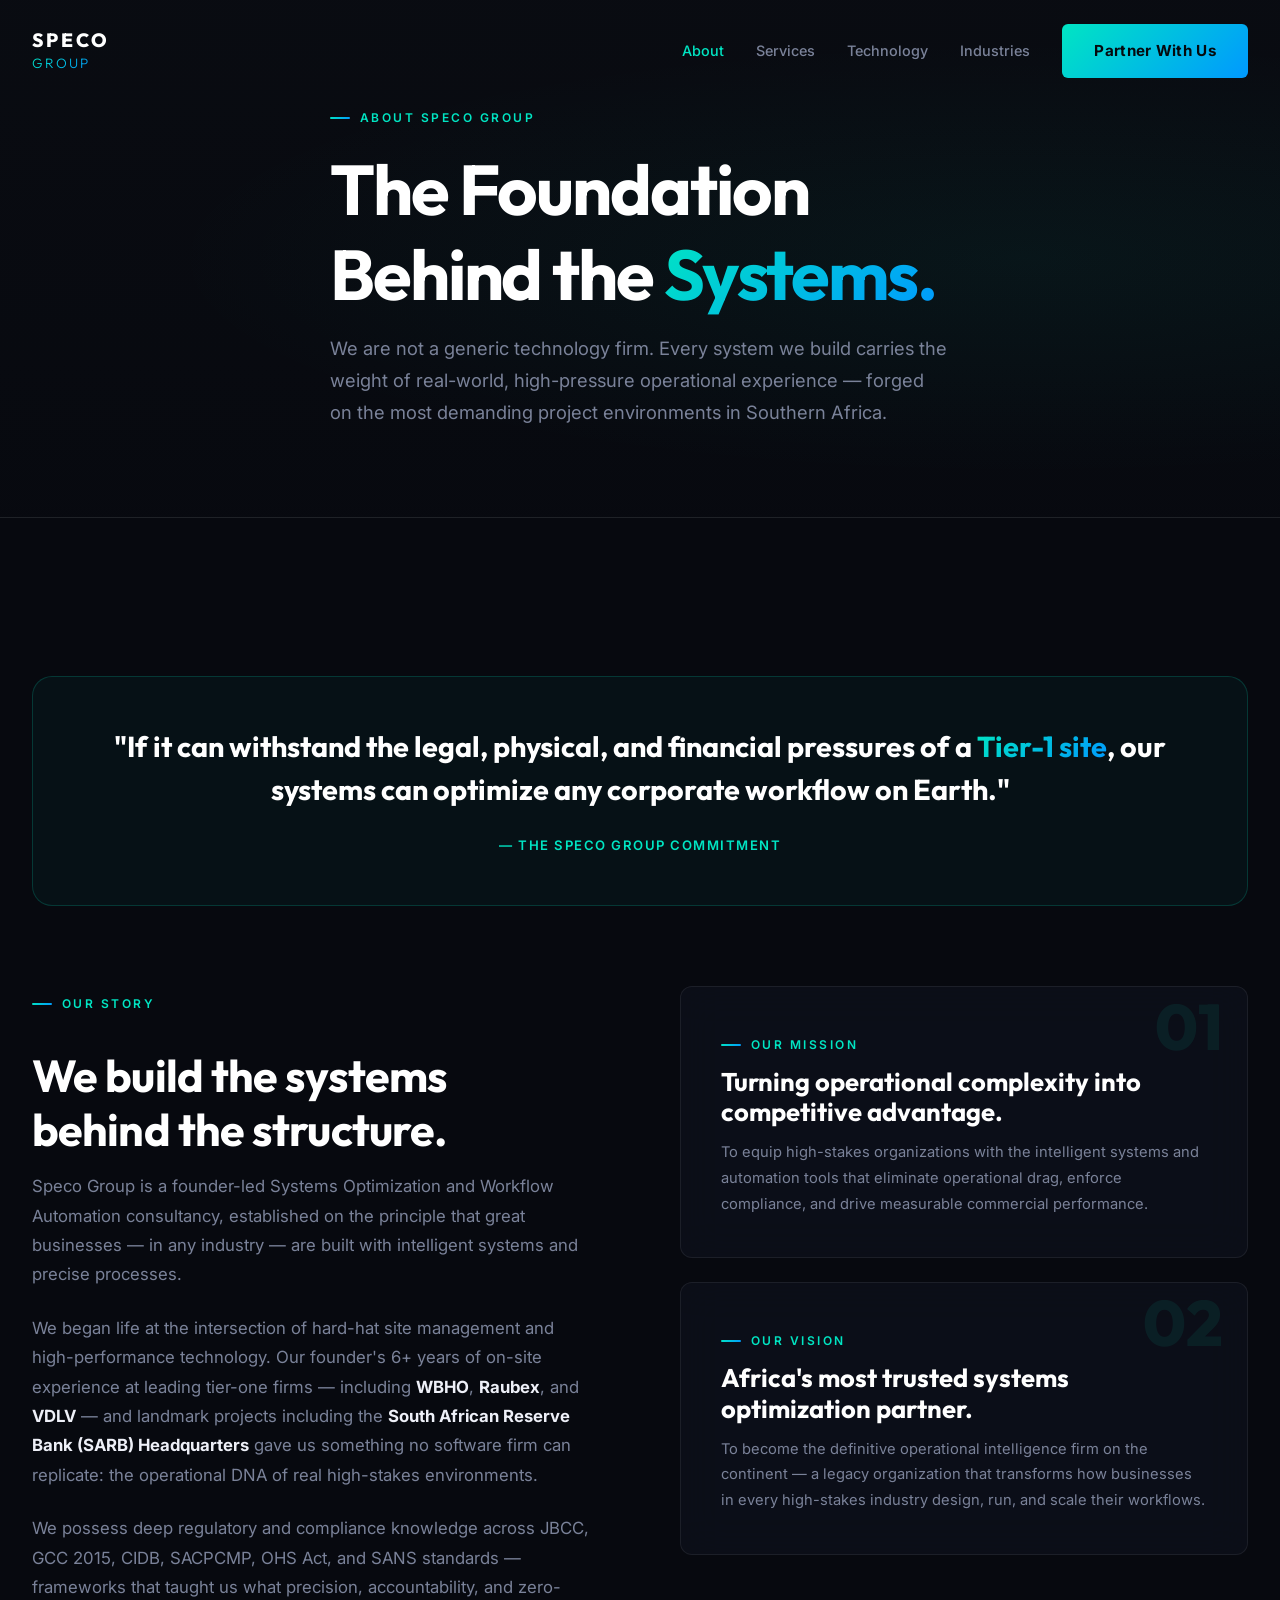
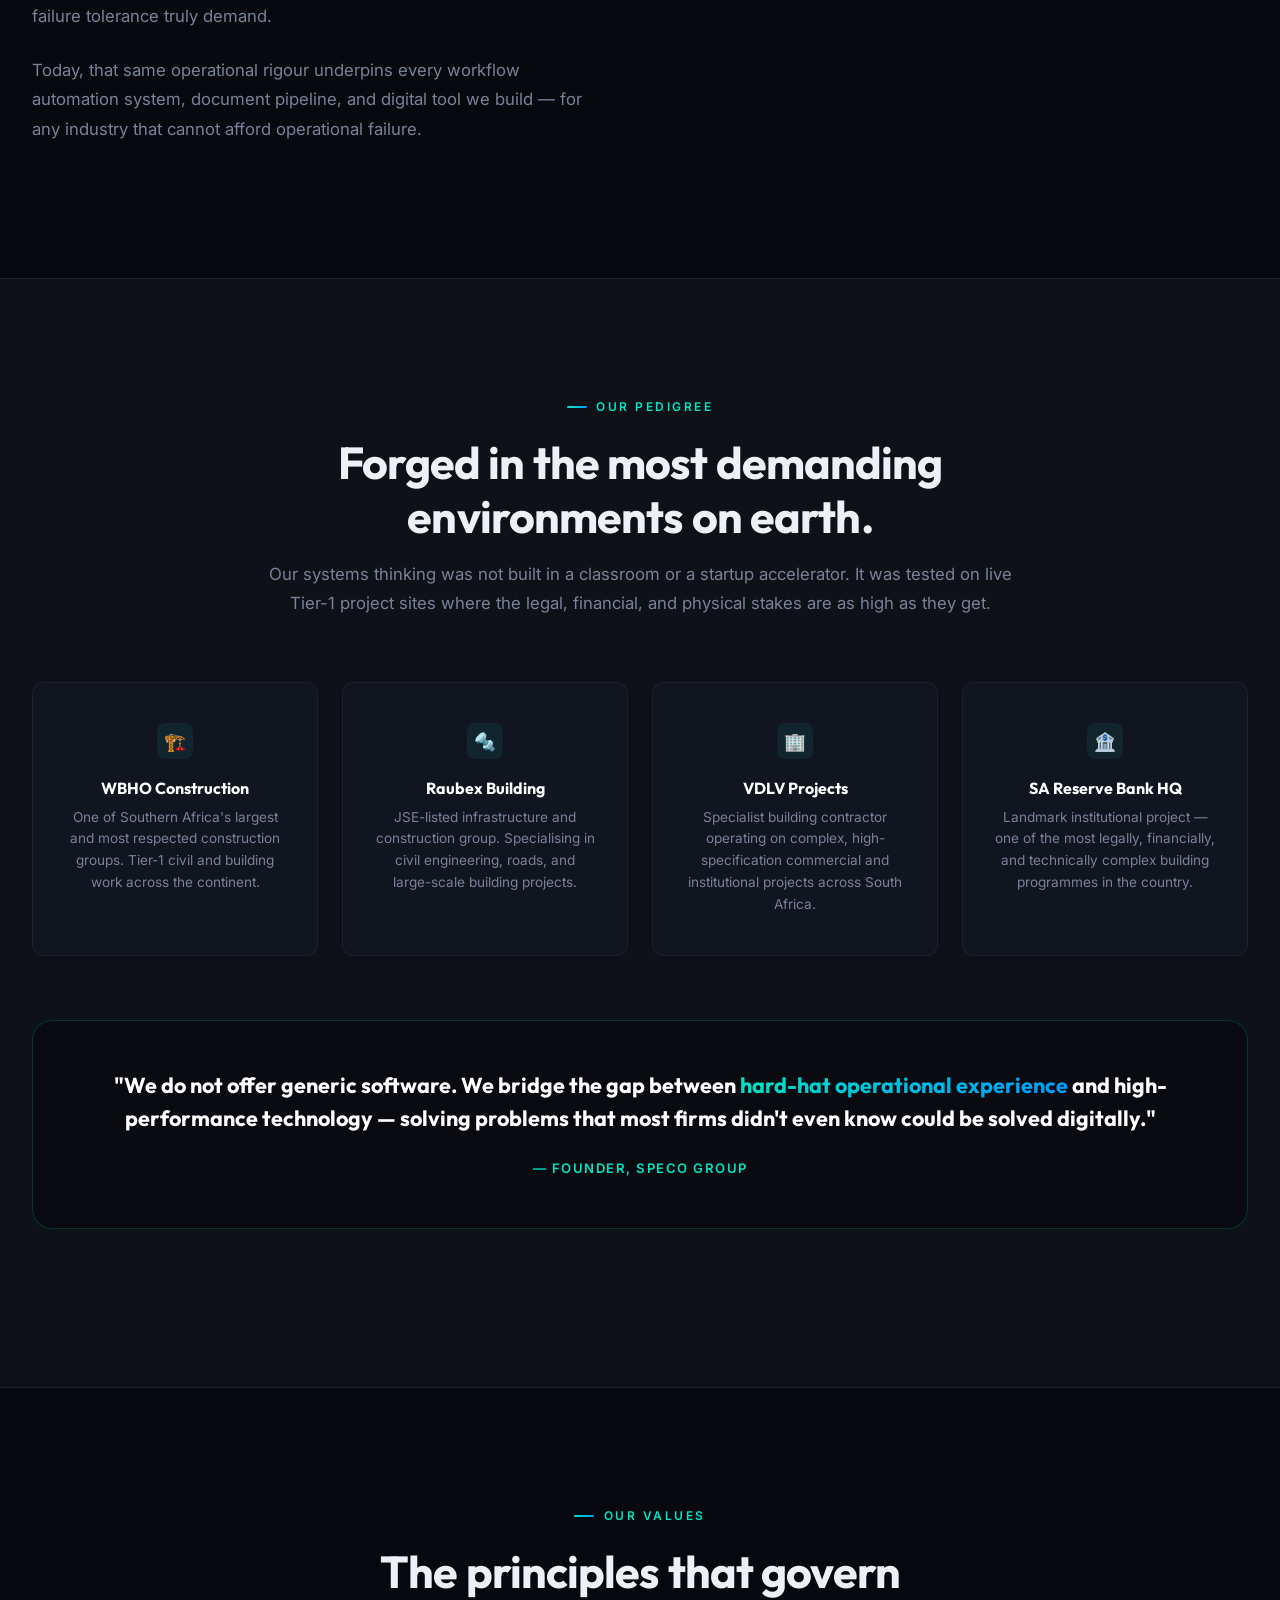
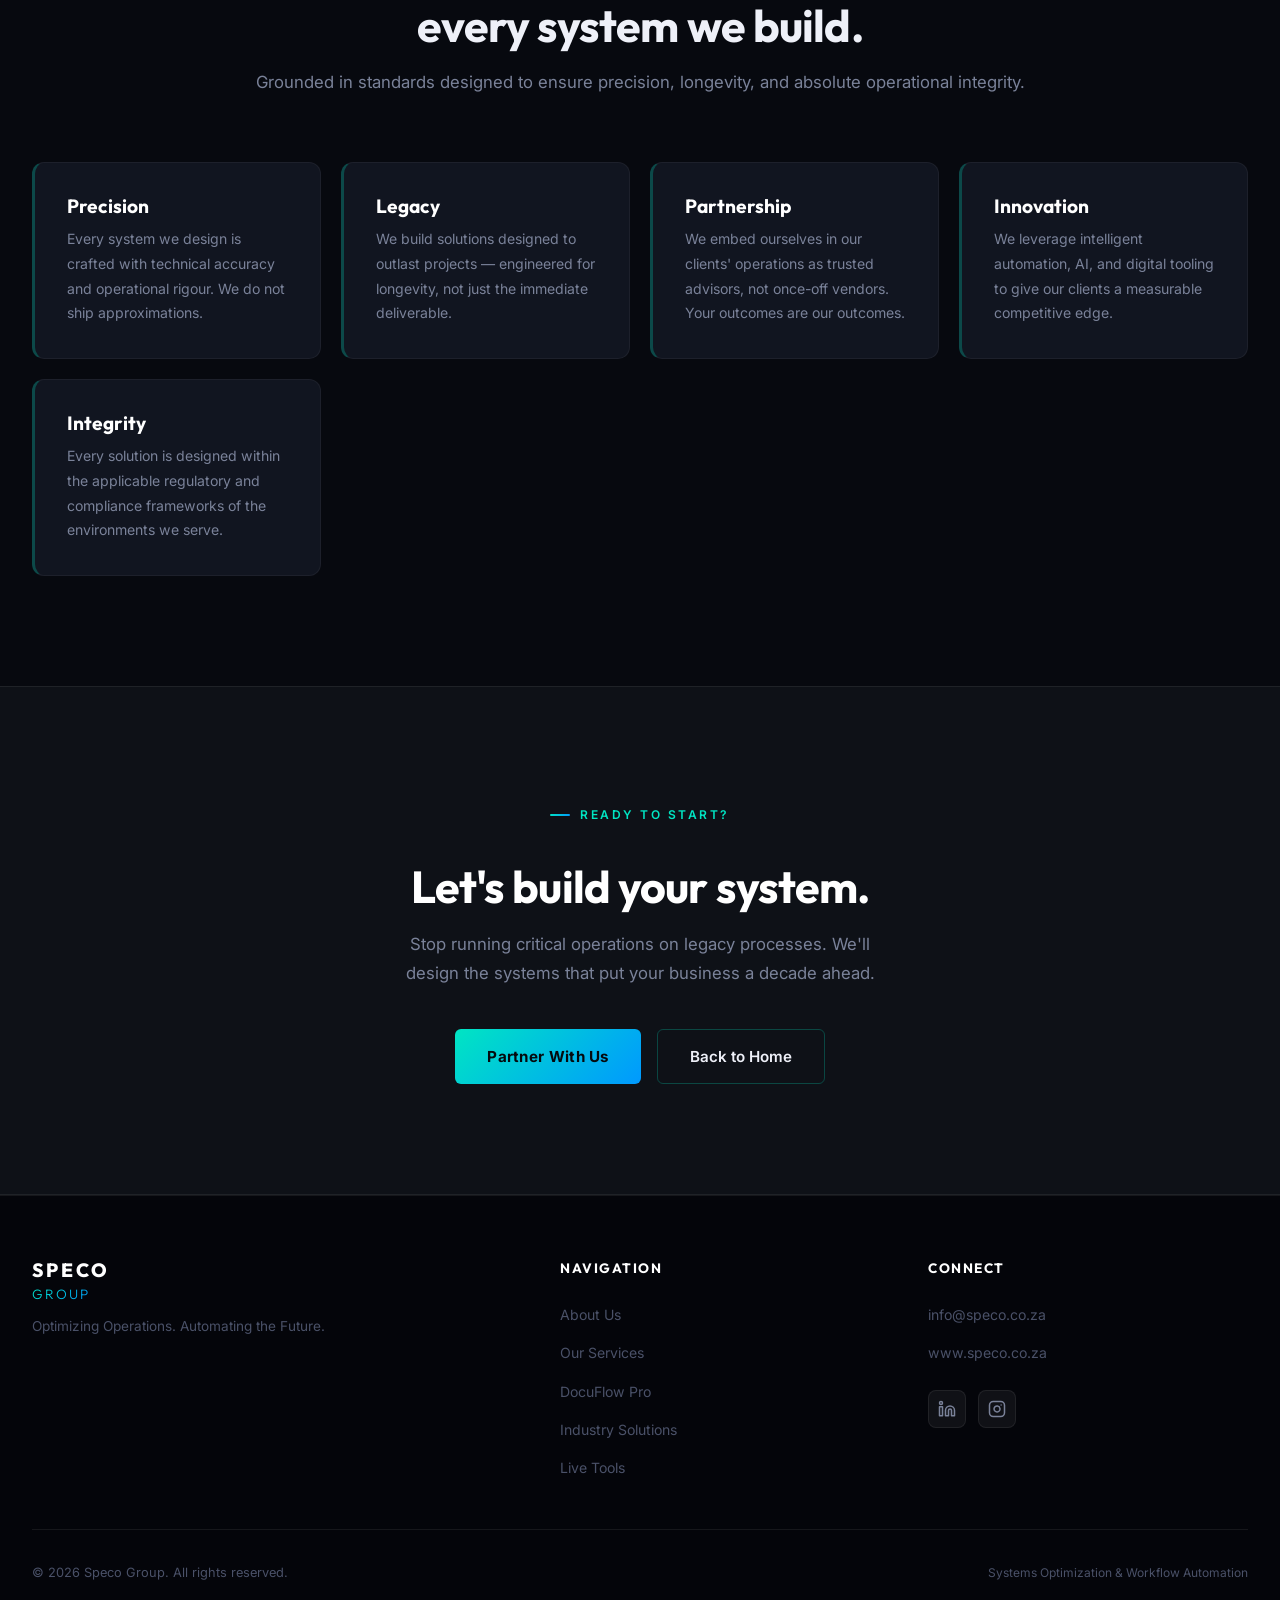
==== about.html @ e22ff673 "feat: Full website repositioning — Systems Optimization & Workflow Automation - Rebrand: Deep slate " ====
<!DOCTYPE html>
<html lang="en">
<head>
  <meta charset="UTF-8">
  <meta name="viewport" content="width=device-width, initial-scale=1.0, viewport-fit=cover">
  <title>About Speco Group | The Foundation Behind the Systems</title>
  <meta name="description" content="Learn about Speco Group — founded on Tier-1 construction pedigree including WBHO, Raubex, VDLV, and the South African Reserve Bank Headquarters. Our legacy is our edge.">

  <!-- Favicons -->
  <link rel="icon" type="image/png" sizes="32x32" href="assets/favicon.png">
  <link rel="apple-touch-icon" sizes="180x180" href="assets/favicon.png">
  <link rel="shortcut icon" href="assets/favicon.png">
  <meta name="theme-color" content="#07090F">

  <!-- Google Fonts -->
  <link rel="preconnect" href="https://fonts.googleapis.com">
  <link rel="preconnect" href="https://fonts.gstatic.com" crossorigin>
  <link href="https://fonts.googleapis.com/css2?family=Inter:wght@300;400;500;600;700&family=Outfit:wght@300;400;600;700;800&display=swap" rel="stylesheet">

  <!-- CSS -->
  <link rel="stylesheet" href="css/styles.css">
</head>
<body>

  <!-- ═══════════════════════════════════════ NAVBAR ═══ -->
  <nav class="navbar" id="navbar">
    <div class="container nav-container">
      <a href="index.html" class="logo" aria-label="Speco Group Home">
        <span class="logo-text">SPECO<br><span class="logo-accent">GROUP</span></span>
      </a>

      <div class="nav-links" id="nav-links">
        <a href="about.html" class="nav-link" style="color: var(--accent);">About</a>
        <a href="index.html#services" class="nav-link">Services</a>
        <a href="index.html#docuflow" class="nav-link">Technology</a>
        <a href="index.html#sectors" class="nav-link">Industries</a>
        <a href="index.html#contact" class="btn btn-primary">Partner With Us</a>
      </div>

      <button class="mobile-menu-btn" id="mobile-menu-btn" aria-label="Toggle menu" aria-expanded="false">
        <span></span><span></span><span></span>
      </button>
    </div>
  </nav>

  <!-- ═══════════════════════════════════════ ABOUT HERO ═══ -->
  <header class="about-hero" id="about-hero">
    <div class="about-hero-bg" aria-hidden="true"></div>
    <div class="container">
      <span class="section-tag reveal">About Speco Group</span>
      <h1 class="reveal delay-1" style="color: var(--white); max-width: 800px;">
        The Foundation<br>Behind the <span class="text-gradient">Systems.</span>
      </h1>
      <p class="reveal delay-2" style="max-width: 620px; font-size: 1.15rem; color: var(--text-muted);">
        We are not a generic technology firm. Every system we build carries the weight of real-world, high-pressure operational experience — forged on the most demanding project environments in Southern Africa.
      </p>
    </div>
  </header>

  <!-- ═══════════════════════════════════════ THE LEGACY EDGE ═══ -->
  <section class="section-padding" id="legacy">
    <div class="container">

      <div class="legacy-quote reveal">
        <blockquote>
          "If it can withstand the legal, physical, and financial pressures of a <em>Tier-1 site</em>, our systems can optimize any corporate workflow on Earth."
        </blockquote>
        <cite>— The Speco Group Commitment</cite>
      </div>

      <div class="about-story-grid" style="margin-top: 5rem;">
        <div class="reveal">
          <span class="section-tag">Our Story</span>
          <h2 style="color: var(--white); margin-top: 1rem;">We build the systems<br>behind the structure.</h2>
          <p>
            Speco Group is a founder-led Systems Optimization and Workflow Automation consultancy, established on the principle that great businesses — in any industry — are built with intelligent systems and precise processes.
          </p>
          <p>
            We began life at the intersection of hard-hat site management and high-performance technology. Our founder's 6+ years of on-site experience at leading tier-one firms — including <strong style="color: var(--text-main);">WBHO</strong>, <strong style="color: var(--text-main);">Raubex</strong>, and <strong style="color: var(--text-main);">VDLV</strong> — and landmark projects including the <strong style="color: var(--text-main);">South African Reserve Bank (SARB) Headquarters</strong> gave us something no software firm can replicate: the operational DNA of real high-stakes environments.
          </p>
          <p>
            We possess deep regulatory and compliance knowledge across JBCC, GCC 2015, CIDB, SACPCMP, OHS Act, and SANS standards — frameworks that taught us what precision, accountability, and zero-failure tolerance truly demand.
          </p>
          <p>
            Today, that same operational rigour underpins every workflow automation system, document pipeline, and digital tool we build — for any industry that cannot afford operational failure.
          </p>
        </div>

        <div style="display: flex; flex-direction: column; gap: 1.5rem;">
          <div class="info-card glass-panel reveal delay-1">
            <div class="card-number">01</div>
            <span class="section-tag" style="margin-bottom: 0.75rem;">Our Mission</span>
            <h3>Turning operational complexity into competitive advantage.</h3>
            <p style="margin-bottom: 0; font-size: 0.92rem;">
              To equip high-stakes organizations with the intelligent systems and automation tools that eliminate operational drag, enforce compliance, and drive measurable commercial performance.
            </p>
          </div>

          <div class="info-card glass-panel reveal delay-2">
            <div class="card-number">02</div>
            <span class="section-tag" style="margin-bottom: 0.75rem;">Our Vision</span>
            <h3>Africa's most trusted systems optimization partner.</h3>
            <p style="margin-bottom: 0; font-size: 0.92rem;">
              To become the definitive operational intelligence firm on the continent — a legacy organization that transforms how businesses in every high-stakes industry design, run, and scale their workflows.
            </p>
          </div>
        </div>
      </div>

    </div>
  </section>

  <!-- ═══════════════════════════════════════ TIER-1 PEDIGREE ═══ -->
  <section class="section-padding about-alt" id="pedigree">
    <div class="container">
      <div class="section-header centered reveal">
        <span class="section-tag">Our Pedigree</span>
        <h2>Forged in the most demanding<br>environments on earth.</h2>
        <p>Our systems thinking was not built in a classroom or a startup accelerator. It was tested on live Tier-1 project sites where the legal, financial, and physical stakes are as high as they get.</p>
      </div>

      <div style="display: grid; grid-template-columns: repeat(auto-fit, minmax(min(280px, 100%), 1fr)); gap: 1.5rem; margin-top: 3rem;">

        <div class="audience-card reveal" style="text-align: center; padding: 2.5rem 2rem;">
          <div class="audience-icon" style="margin: 0 auto 1.25rem;">🏗️</div>
          <h5>WBHO Construction</h5>
          <p>One of Southern Africa's largest and most respected construction groups. Tier-1 civil and building work across the continent.</p>
        </div>

        <div class="audience-card reveal delay-1" style="text-align: center; padding: 2.5rem 2rem;">
          <div class="audience-icon" style="margin: 0 auto 1.25rem;">🔩</div>
          <h5>Raubex Building</h5>
          <p>JSE-listed infrastructure and construction group. Specialising in civil engineering, roads, and large-scale building projects.</p>
        </div>

        <div class="audience-card reveal delay-2" style="text-align: center; padding: 2.5rem 2rem;">
          <div class="audience-icon" style="margin: 0 auto 1.25rem;">🏢</div>
          <h5>VDLV Projects</h5>
          <p>Specialist building contractor operating on complex, high-specification commercial and institutional projects across South Africa.</p>
        </div>

        <div class="audience-card reveal delay-3" style="text-align: center; padding: 2.5rem 2rem;">
          <div class="audience-icon" style="margin: 0 auto 1.25rem;">🏦</div>
          <h5>SA Reserve Bank HQ</h5>
          <p>Landmark institutional project — one of the most legally, financially, and technically complex building programmes in the country.</p>
        </div>

      </div>

      <div class="legacy-quote reveal" style="margin-top: 4rem; background: rgba(0,0,0,0.3);">
        <blockquote style="font-size: clamp(1rem, 2vw, 1.35rem);">
          "We do not offer generic software. We bridge the gap between <em>hard-hat operational experience</em> and high-performance technology — solving problems that most firms didn't even know could be solved digitally."
        </blockquote>
        <cite>— Founder, Speco Group</cite>
      </div>

    </div>
  </section>

  <!-- ═══════════════════════════════════════ VALUES ═══ -->
  <section class="section-padding" id="values">
    <div class="container">
      <div class="section-header centered reveal">
        <span class="section-tag">Our Values</span>
        <h2>The principles that govern<br>every system we build.</h2>
        <p>Grounded in standards designed to ensure precision, longevity, and absolute operational integrity.</p>
      </div>

      <div class="values-grid">
        <div class="value-item reveal">
          <h4>Precision</h4>
          <p>Every system we design is crafted with technical accuracy and operational rigour. We do not ship approximations.</p>
        </div>
        <div class="value-item reveal delay-1">
          <h4>Legacy</h4>
          <p>We build solutions designed to outlast projects — engineered for longevity, not just the immediate deliverable.</p>
        </div>
        <div class="value-item reveal delay-2">
          <h4>Partnership</h4>
          <p>We embed ourselves in our clients' operations as trusted advisors, not once-off vendors. Your outcomes are our outcomes.</p>
        </div>
        <div class="value-item reveal">
          <h4>Innovation</h4>
          <p>We leverage intelligent automation, AI, and digital tooling to give our clients a measurable competitive edge.</p>
        </div>
        <div class="value-item reveal delay-1">
          <h4>Integrity</h4>
          <p>Every solution is designed within the applicable regulatory and compliance frameworks of the environments we serve.</p>
        </div>
      </div>
    </div>
  </section>

  <!-- ═══════════════════════════════════════ CTA ═══ -->
  <section class="section-padding about-alt" id="about-cta">
    <div class="container" style="text-align: center;">
      <span class="section-tag" style="justify-content: center;">Ready to Start?</span>
      <h2 class="reveal" style="color: var(--white); margin-top: 1rem;">Let's build your system.</h2>
      <p class="reveal delay-1" style="max-width: 500px; margin: 0 auto 2.5rem;">Stop running critical operations on legacy processes. We'll design the systems that put your business a decade ahead.</p>
      <div class="reveal delay-2" style="display: flex; gap: 1rem; justify-content: center; flex-wrap: wrap;">
        <a href="index.html#contact" class="btn btn-primary">Partner With Us</a>
        <a href="index.html" class="btn btn-outline">Back to Home</a>
      </div>
    </div>
  </section>

  <!-- ═══════════════════════════════════════ FOOTER ═══ -->
  <footer class="footer">
    <div class="container">
      <div class="footer-grid">
        <div class="footer-brand">
          <a href="index.html" class="logo" aria-label="Speco Group">
            <span class="logo-text">SPECO<br><span class="logo-accent">GROUP</span></span>
          </a>
          <p class="footer-tagline">Optimizing Operations. Automating the Future.</p>
        </div>

        <div class="footer-links">
          <h4>Navigation</h4>
          <ul>
            <li><a href="about.html">About Us</a></li>
            <li><a href="index.html#services">Our Services</a></li>
            <li><a href="index.html#docuflow">DocuFlow Pro</a></li>
            <li><a href="index.html#sectors">Industry Solutions</a></li>
            <li><a href="index.html#portfolio">Live Tools</a></li>
          </ul>
        </div>

        <div class="footer-social">
          <h4>Connect</h4>
          <ul style="list-style:none; padding:0; margin-bottom: 1.5rem; display:flex; flex-direction:column; gap:0.75rem;">
            <li><a href="mailto:info@speco.co.za" style="color:var(--text-dim);text-decoration:none;font-size:0.88rem;" onmouseover="this.style.color='var(--accent)'" onmouseout="this.style.color='var(--text-dim)'">info@speco.co.za</a></li>
            <li><a href="https://www.speco.co.za" target="_blank" rel="noopener noreferrer" style="color:var(--text-dim);text-decoration:none;font-size:0.88rem;" onmouseover="this.style.color='var(--accent)'" onmouseout="this.style.color='var(--text-dim)'">www.speco.co.za</a></li>
          </ul>
          <div class="social-buttons">
            <a href="https://www.linkedin.com/company/specogroup/" target="_blank" rel="noopener noreferrer" class="social-btn" aria-label="LinkedIn">
              <svg xmlns="http://www.w3.org/2000/svg" width="18" height="18" viewBox="0 0 24 24" fill="none" stroke="currentColor" stroke-width="2" stroke-linecap="round" stroke-linejoin="round"><path d="M16 8a6 6 0 0 1 6 6v7h-4v-7a2 2 0 0 0-2-2 2 2 0 0 0-2 2v7h-4v-7a6 6 0 0 1 6-6z"/><rect x="2" y="9" width="4" height="12"/><circle cx="4" cy="4" r="2"/></svg>
            </a>
            <a href="https://www.instagram.com/specogroup" target="_blank" rel="noopener noreferrer" class="social-btn" aria-label="Instagram">
              <svg xmlns="http://www.w3.org/2000/svg" width="18" height="18" viewBox="0 0 24 24" fill="none" stroke="currentColor" stroke-width="2" stroke-linecap="round" stroke-linejoin="round"><rect x="2" y="2" width="20" height="20" rx="5" ry="5"/><path d="M16 11.37A4 4 0 1 1 12.63 8 4 4 0 0 1 16 11.37z"/><line x1="17.5" y1="6.5" x2="17.51" y2="6.5"/></svg>
            </a>
          </div>
        </div>
      </div>

      <div class="footer-bottom">
        <p>&copy; 2026 Speco Group. All rights reserved.</p>
        <p style="font-size:0.75rem; color: var(--text-dim);">Systems Optimization &amp; Workflow Automation</p>
      </div>
    </div>
  </footer>

  <script src="js/main.js"></script>
</body>
</html>
---- css/styles.css ----
/* ===============================================
   BASE VARIABLES & RESET
=============================================== */
:root {
  /* Core dark palette */
  --bg-dark:        #07090F;
  --bg-darker:      #04050A;
  --bg-panel:       #0E1117;
  --bg-panel-light: #141820;
  --bg-card:        #111520;

  /* Typography */
  --text-main:  #EEF0F8;
  --text-muted: #7A8299;
  --text-dim:   #4A5168;
  --white:      #FFFFFF;

  /* Electric Teal / Cyan Accent */
  --accent:          #00E5C3;
  --accent-blue:     #0099FF;
  --accent-gradient: linear-gradient(135deg, #00E5C3 0%, #0099FF 100%);
  --accent-glow:     rgba(0, 229, 195, 0.18);
  --accent-glow-lg:  rgba(0, 229, 195, 0.08);

  /* Glass & borders */
  --glass-bg:       rgba(14, 17, 28, 0.72);
  --glass-border:   rgba(255, 255, 255, 0.07);
  --glass-border-h: rgba(0, 229, 195, 0.25);
  --card-border:    rgba(255, 255, 255, 0.05);

  /* Typography */
  --font-primary: 'Inter', sans-serif;
  --font-display: 'Outfit', sans-serif;

  /* Layout */
  --container-width: 1280px;
  --section-padding: 110px 0;
  --radius-sm: 6px;
  --radius-md: 12px;
  --radius-lg: 20px;

  /* Transitions */
  --transition-fast:   0.2s ease;
  --transition-normal: 0.3s cubic-bezier(0.4, 0, 0.2, 1);
  --transition-slow:   0.6s cubic-bezier(0.22, 1, 0.36, 1);
}

* { margin: 0; padding: 0; box-sizing: border-box; }

html { scroll-behavior: smooth; }

body {
  background-color: var(--bg-dark);
  color: var(--text-main);
  font-family: var(--font-primary);
  line-height: 1.65;
  overflow-x: hidden;
  overscroll-behavior-x: none;
  -webkit-font-smoothing: antialiased;
}

/* ===============================================
   TYPOGRAPHY
=============================================== */
h1, h2, h3, h4, h5, h6 {
  font-family: var(--font-display);
  font-weight: 700;
  line-height: 1.2;
  margin-bottom: 1rem;
}
h1 { font-size: clamp(2.8rem, 5.5vw, 5.5rem); letter-spacing: -0.03em; }
h2 { font-size: clamp(2rem, 3.5vw, 3.2rem); letter-spacing: -0.02em; }
h3 { font-size: 1.6rem; }
h4 { font-size: 1.2rem; }
p  { margin-bottom: 1.5rem; color: var(--text-muted); font-size: 1.05rem; line-height: 1.75; }

/* ===============================================
   UTILITIES
=============================================== */
.container {
  max-width: var(--container-width);
  margin: 0 auto;
  padding: 0 2rem;
}

.section-padding { padding: var(--section-padding); }

.text-gradient {
  background: var(--accent-gradient);
  -webkit-background-clip: text;
  -webkit-text-fill-color: transparent;
  background-clip: text;
}

.section-header { margin-bottom: 4rem; max-width: 780px; }
.section-header.centered { margin-left: auto; margin-right: auto; text-align: center; }
.section-header.centered .section-tag { justify-content: center; }

.section-tag {
  display: inline-flex;
  align-items: center;
  gap: 0.6rem;
  text-transform: uppercase;
  font-size: 0.75rem;
  letter-spacing: 2.5px;
  color: var(--accent);
  margin-bottom: 1.2rem;
  font-weight: 600;
}
.section-tag::before {
  content: '';
  display: inline-block;
  width: 20px;
  height: 2px;
  background: var(--accent-gradient);
  border-radius: 2px;
}

/* Buttons */
.btn {
  display: inline-flex;
  align-items: center;
  justify-content: center;
  gap: 0.5rem;
  padding: 0.9rem 2rem;
  border-radius: var(--radius-sm);
  font-weight: 600;
  font-family: var(--font-primary);
  text-decoration: none;
  transition: var(--transition-normal);
  cursor: pointer;
  border: none;
  font-size: 0.95rem;
  white-space: nowrap;
}

.btn-primary {
  background: var(--accent-gradient);
  color: #050A0E;
  font-weight: 700;
  letter-spacing: 0.02em;
}
.btn-primary:hover {
  transform: translateY(-2px);
  box-shadow: 0 8px 30px rgba(0, 229, 195, 0.35);
  filter: brightness(1.08);
}

.btn-outline {
  background: transparent;
  color: var(--text-main);
  border: 1px solid var(--glass-border-h);
}
.btn-outline:hover {
  background: rgba(0, 229, 195, 0.08);
  border-color: var(--accent);
  color: var(--accent);
  transform: translateY(-2px);
}

.btn-ghost {
  background: transparent;
  color: var(--accent);
  border: none;
  padding: 0.5rem 0;
  font-size: 0.9rem;
}
.btn-ghost:hover { opacity: 0.75; }

/* Glass Panels */
.glass-panel {
  background: var(--glass-bg);
  backdrop-filter: blur(20px);
  -webkit-backdrop-filter: blur(20px);
  border: 1px solid var(--glass-border);
  border-radius: var(--radius-md);
}

/* ===============================================
   NAVIGATION
=============================================== */
.navbar {
  position: fixed;
  top: 0; left: 0;
  width: 100%;
  padding: 1.5rem 0;
  z-index: 1000;
  transition: var(--transition-normal);
  background: transparent;
}
.navbar.scrolled {
  background: rgba(7, 9, 15, 0.9);
  backdrop-filter: blur(24px);
  border-bottom: 1px solid var(--glass-border);
  padding: 1rem 0;
}

.nav-container {
  display: flex;
  justify-content: space-between;
  align-items: center;
}

.logo {
  text-decoration: none;
  color: var(--white);
  display: flex;
  align-items: center;
  gap: 0.75rem;
}
.logo-text {
  font-family: var(--font-display);
  font-weight: 800;
  font-size: 1.2rem;
  line-height: 1.1;
  letter-spacing: 3px;
}
.logo-accent {
  background: var(--accent-gradient);
  -webkit-background-clip: text;
  -webkit-text-fill-color: transparent;
  background-clip: text;
  font-weight: 300;
  font-size: 0.85rem;
  letter-spacing: 2px;
}

.nav-links {
  display: flex;
  align-items: center;
  gap: 2rem;
}
.nav-link {
  color: var(--text-muted);
  text-decoration: none;
  font-size: 0.9rem;
  font-weight: 500;
  transition: var(--transition-fast);
  position: relative;
}
.nav-link::after {
  content: '';
  position: absolute;
  bottom: -4px; left: 0;
  width: 0%;
  height: 1.5px;
  background: var(--accent-gradient);
  transition: var(--transition-normal);
  border-radius: 2px;
}
.nav-link:hover { color: var(--white); }
.nav-link:hover::after { width: 100%; }

.mobile-menu-btn {
  display: none;
  background: none;
  border: none;
  cursor: pointer;
  gap: 5px;
  flex-direction: column;
}
.mobile-menu-btn span {
  display: block;
  width: 22px;
  height: 2px;
  background: var(--white);
  transition: var(--transition-fast);
  border-radius: 2px;
}

@media (max-width: 900px) {
  .nav-links {
    position: fixed;
    top: 0; left: 0;
    width: 100%; height: 100vh;
    background: var(--bg-darker);
    flex-direction: column;
    justify-content: center;
    gap: 2.5rem;
    clip-path: circle(0% at 95% 5%);
    transition: clip-path 0.55s cubic-bezier(0.4, 0, 0.2, 1);
    z-index: 999;
  }
  .nav-links.active { clip-path: circle(150% at 95% 5%); }
  .nav-link { font-size: 1.4rem; }
  .mobile-menu-btn { display: flex; z-index: 1001; }
  .mobile-menu-btn.active span:nth-child(1) { transform: translateY(7px) rotate(45deg); }
  .mobile-menu-btn.active span:nth-child(2) { opacity: 0; }
  .mobile-menu-btn.active span:nth-child(3) { transform: translateY(-7px) rotate(-45deg); }
}

/* ===============================================
   SCROLL REVEAL ANIMATIONS
=============================================== */
.reveal {
  opacity: 0;
  transform: translateY(36px);
  transition: opacity 0.85s cubic-bezier(0.22, 1, 0.36, 1),
              transform 0.85s cubic-bezier(0.22, 1, 0.36, 1);
}
.reveal.active { opacity: 1; transform: translateY(0); }
.delay-1 { transition-delay: 0.12s; }
.delay-2 { transition-delay: 0.24s; }
.delay-3 { transition-delay: 0.36s; }
.delay-4 { transition-delay: 0.48s; }

/* ===============================================
   HERO SECTION
=============================================== */
.hero {
  position: relative;
  min-height: 100vh;
  display: flex;
  align-items: center;
  padding-top: 90px;
  overflow: hidden;
}

#hero-canvas {
  position: absolute;
  inset: 0;
  width: 100%;
  height: 100%;
  z-index: 0;
}

.hero-container {
  position: relative;
  z-index: 1;
  max-width: 900px;
}

.hero-eyebrow {
  display: inline-flex;
  align-items: center;
  gap: 0.6rem;
  background: rgba(0, 229, 195, 0.08);
  border: 1px solid rgba(0, 229, 195, 0.2);
  border-radius: 100px;
  padding: 0.4rem 1rem;
  font-size: 0.78rem;
  font-weight: 600;
  letter-spacing: 1.5px;
  text-transform: uppercase;
  color: var(--accent);
  margin-bottom: 2rem;
}
.hero-eyebrow-dot {
  width: 6px; height: 6px;
  border-radius: 50%;
  background: var(--accent);
  animation: pulse-dot 2s ease infinite;
}
@keyframes pulse-dot {
  0%, 100% { opacity: 1; transform: scale(1); }
  50% { opacity: 0.5; transform: scale(0.7); }
}

.hero h1 {
  margin-bottom: 1.5rem;
  color: var(--white);
  font-weight: 800;
}
.hero h1 .line-accent { display: block; }

.hero-subtitle {
  font-size: 1.2rem;
  max-width: 620px;
  margin-bottom: 2.5rem;
  color: var(--text-muted);
}

.hero-actions {
  display: flex;
  gap: 1rem;
  flex-wrap: wrap;
}

.hero-stats {
  display: flex;
  gap: 3rem;
  margin-top: 4rem;
  padding-top: 3rem;
  border-top: 1px solid var(--glass-border);
  flex-wrap: wrap;
}
.stat-item { display: flex; flex-direction: column; }
.stat-value {
  font-family: var(--font-display);
  font-size: 2.2rem;
  font-weight: 800;
  line-height: 1;
  background: var(--accent-gradient);
  -webkit-background-clip: text;
  -webkit-text-fill-color: transparent;
  background-clip: text;
}
.stat-label {
  font-size: 0.8rem;
  color: var(--text-dim);
  margin-top: 0.4rem;
  text-transform: uppercase;
  letter-spacing: 1.5px;
}

/* ===============================================
   SERVICES SECTION
=============================================== */
.services-grid {
  display: grid;
  grid-template-columns: repeat(auto-fill, minmax(min(300px, 100%), 1fr));
  gap: 1.5rem;
  margin-top: 3rem;
}

.service-card {
  padding: 2.5rem 2rem;
  background: var(--bg-card);
  border: 1px solid var(--card-border);
  border-radius: var(--radius-md);
  position: relative;
  transition: var(--transition-normal);
  overflow: hidden;
}
.service-card::before {
  content: '';
  position: absolute;
  top: 0; left: 0;
  width: 100%; height: 2px;
  background: var(--accent-gradient);
  transform: scaleX(0);
  transform-origin: left;
  transition: var(--transition-slow);
}
.service-card:hover { border-color: var(--glass-border-h); transform: translateY(-5px); box-shadow: 0 20px 50px rgba(0,0,0,0.4); }
.service-card:hover::before { transform: scaleX(1); }

.service-number {
  font-family: var(--font-display);
  font-weight: 800;
  font-size: 3rem;
  background: var(--accent-gradient);
  -webkit-background-clip: text;
  -webkit-text-fill-color: transparent;
  background-clip: text;
  opacity: 0.18;
  position: absolute;
  top: 1.5rem; right: 1.5rem;
  line-height: 1;
  user-select: none;
}
.service-icon {
  width: 44px; height: 44px;
  border-radius: 10px;
  background: rgba(0, 229, 195, 0.1);
  border: 1px solid rgba(0, 229, 195, 0.2);
  display: flex; align-items: center; justify-content: center;
  margin-bottom: 1.5rem;
  color: var(--accent);
}
.service-card h4 { color: var(--white); margin-bottom: 0.75rem; font-size: 1.1rem; }
.service-card p  { font-size: 0.9rem; margin-bottom: 0; }

/* ===============================================
   DOCUFLOW PRO SHOWCASE
=============================================== */
.docuflow-section {
  position: relative;
  overflow: hidden;
  background: var(--bg-panel);
  border-top: 1px solid var(--glass-border);
  border-bottom: 1px solid var(--glass-border);
}

.docuflow-glow {
  position: absolute;
  top: 50%; right: 10%;
  transform: translateY(-50%);
  width: 600px; height: 600px;
  background: radial-gradient(circle, rgba(0, 229, 195, 0.07) 0%, transparent 70%);
  pointer-events: none;
  z-index: 0;
}

.docuflow-grid {
  display: grid;
  grid-template-columns: 1fr 1fr;
  gap: 5rem;
  align-items: center;
  position: relative;
  z-index: 1;
}

.docuflow-badge {
  display: inline-flex;
  align-items: center;
  gap: 0.5rem;
  background: rgba(0, 229, 195, 0.06);
  border: 1px solid rgba(0, 229, 195, 0.2);
  border-radius: 4px;
  padding: 0.35rem 0.9rem;
  font-size: 0.7rem;
  font-weight: 700;
  letter-spacing: 2.5px;
  text-transform: uppercase;
  color: var(--accent);
  margin-bottom: 1.5rem;
}

.docuflow-features {
  list-style: none;
  padding: 0;
  margin: 2rem 0 2.5rem;
  display: flex;
  flex-direction: column;
  gap: 1rem;
}
.docuflow-features li {
  display: flex;
  align-items: flex-start;
  gap: 0.8rem;
  font-size: 0.95rem;
  color: var(--text-muted);
  line-height: 1.5;
}
.feature-check {
  flex-shrink: 0;
  width: 20px; height: 20px;
  border-radius: 50%;
  background: rgba(0, 229, 195, 0.12);
  border: 1px solid rgba(0, 229, 195, 0.3);
  display: flex; align-items: center; justify-content: center;
  color: var(--accent);
  font-size: 0.65rem;
  margin-top: 1px;
}
.docuflow-actions {
  display: flex;
  gap: 1rem;
  flex-wrap: wrap;
}

/* ---- Device Mockup Stage ---- */
.device-stage {
  position: relative;
  display: flex;
  justify-content: center;
  align-items: center;
  min-height: 480px;
  perspective: 1200px;
}

/* Laptop Mockup */
.laptop-wrap {
  position: relative;
  transform: rotateY(-8deg) rotateX(4deg);
  transform-style: preserve-3d;
  filter: drop-shadow(0 40px 80px rgba(0,0,0,0.8)) drop-shadow(0 0 60px rgba(0,229,195,0.15));
  z-index: 2;
}
.laptop-body {
  width: 380px;
  background: #1A1D26;
  border-radius: 14px 14px 0 0;
  padding: 10px 10px 6px;
  border: 1px solid rgba(255,255,255,0.1);
}
.laptop-screen-bezel {
  background: #0A0C12;
  border-radius: 8px;
  overflow: hidden;
  border: 1px solid rgba(0,229,195,0.1);
}
.laptop-cam-bar {
  height: 22px;
  display: flex;
  align-items: center;
  justify-content: center;
  background: #0A0C12;
}
.laptop-cam {
  width: 5px; height: 5px;
  border-radius: 50%;
  background: #2A2D38;
}
.laptop-display {
  width: 100%;
  aspect-ratio: 16/10;
  background: #060810;
  overflow: hidden;
  position: relative;
}
.laptop-base {
  height: 14px;
  background: linear-gradient(180deg, #202330 0%, #181B24 100%);
  border-radius: 0 0 6px 6px;
  border: 1px solid rgba(255,255,255,0.06);
  border-top: none;
  position: relative;
}
.laptop-base::after {
  content: '';
  position: absolute;
  bottom: 0; left: 50%;
  transform: translateX(-50%);
  width: 60px; height: 4px;
  background: rgba(255,255,255,0.04);
  border-radius: 4px 4px 0 0;
}

/* Phone Mockup */
.phone-wrap {
  position: absolute;
  right: -40px;
  bottom: 0px;
  transform: rotateY(8deg) rotateX(4deg) rotate(-3deg);
  transform-style: preserve-3d;
  filter: drop-shadow(0 20px 40px rgba(0,0,0,0.7)) drop-shadow(0 0 30px rgba(0,229,195,0.1));
  z-index: 3;
}
.phone-body {
  width: 110px;
  background: #1A1D26;
  border-radius: 20px;
  padding: 8px 6px;
  border: 1px solid rgba(255,255,255,0.1);
}
.phone-screen-bezel {
  background: #0A0C12;
  border-radius: 15px;
  overflow: hidden;
}
.phone-notch-bar {
  height: 18px;
  display: flex;
  align-items: center;
  justify-content: center;
  background: #060810;
}
.phone-notch {
  width: 30px; height: 8px;
  background: #1A1D26;
  border-radius: 0 0 8px 8px;
}
.phone-display {
  width: 100%;
  aspect-ratio: 9/16;
  background: #060810;
  overflow: hidden;
  position: relative;
}

/* ---- DocuFlow Dashboard (drawn in canvas) ---- */
.dfp-canvas {
  width: 100%;
  height: 100%;
  display: block;
}

/* ===============================================
   SECTOR SELECTOR
=============================================== */
.sector-section {
  position: relative;
  overflow: hidden;
}

.sector-tabs {
  display: flex;
  gap: 0.5rem;
  margin-bottom: 2.5rem;
  border-bottom: 1px solid var(--glass-border);
  padding-bottom: 0;
  flex-wrap: wrap;
}

.sector-tab {
  background: none;
  border: none;
  cursor: pointer;
  padding: 0.85rem 1.5rem;
  font-family: var(--font-primary);
  font-size: 0.9rem;
  font-weight: 600;
  color: var(--text-muted);
  transition: var(--transition-fast);
  position: relative;
  border-bottom: 2px solid transparent;
  margin-bottom: -1px;
  letter-spacing: 0.02em;
  white-space: nowrap;
}
.sector-tab:hover { color: var(--text-main); }
.sector-tab.active {
  color: var(--accent);
  border-bottom-color: var(--accent);
}

.sector-content {
  display: none;
  animation: sector-fade 0.35s cubic-bezier(0.4, 0, 0.2, 1);
}
.sector-content.active { display: grid; grid-template-columns: 1fr 1fr; gap: 1.5rem; }

@keyframes sector-fade {
  from { opacity: 0; transform: translateY(12px); }
  to   { opacity: 1; transform: translateY(0); }
}

.sector-panel {
  padding: 2rem 2rem;
  border-radius: var(--radius-md);
  position: relative;
}
.sector-panel.pain {
  background: rgba(220, 50, 60, 0.04);
  border: 1px solid rgba(220, 50, 60, 0.12);
}
.sector-panel.solution {
  background: rgba(0, 229, 195, 0.04);
  border: 1px solid rgba(0, 229, 195, 0.12);
}
.sector-panel-label {
  font-size: 0.72rem;
  font-weight: 700;
  letter-spacing: 2px;
  text-transform: uppercase;
  margin-bottom: 1.25rem;
  display: flex;
  align-items: center;
  gap: 0.5rem;
}
.sector-panel.pain .sector-panel-label   { color: #E05568; }
.sector-panel.solution .sector-panel-label { color: var(--accent); }

.sector-panel ul {
  list-style: none;
  padding: 0;
  display: flex;
  flex-direction: column;
  gap: 0.9rem;
}
.sector-panel li {
  display: flex;
  align-items: flex-start;
  gap: 0.75rem;
  font-size: 0.92rem;
  color: var(--text-muted);
  line-height: 1.5;
}
.sector-panel li::before {
  content: '';
  flex-shrink: 0;
  width: 6px; height: 6px;
  border-radius: 50%;
  margin-top: 7px;
}
.sector-panel.pain li::before     { background: #E05568; }
.sector-panel.solution li::before { background: var(--accent); }

@media (max-width: 700px) {
  .sector-content.active { grid-template-columns: 1fr; }
  .sector-tabs { gap: 0.25rem; }
  .sector-tab { padding: 0.7rem 0.9rem; font-size: 0.8rem; }
}

/* ===============================================
   LOGO RIBBON (ANIMATED TICKER)
=============================================== */
@keyframes ribbonScroll {
  0%   { transform: translateX(0); }
  100% { transform: translateX(-50%); }
}

.logo-ribbon-wrapper { margin: 3rem 0 1rem; text-align: center; }

.logo-ribbon-label {
  font-size: 0.7rem;
  font-weight: 700;
  letter-spacing: 3px;
  text-transform: uppercase;
  color: var(--text-dim);
  margin-bottom: 1.5rem;
}

.logo-ribbon {
  position: relative;
  width: 100%;
  overflow: hidden;
  background: var(--glass-bg);
  border: 1px solid var(--glass-border);
  border-radius: var(--radius-md);
  padding: 1.25rem 0;
  -webkit-mask-image: linear-gradient(to right, transparent 0%, black 10%, black 90%, transparent 100%);
  mask-image: linear-gradient(to right, transparent 0%, black 10%, black 90%, transparent 100%);
}
.logo-ribbon-track {
  display: flex;
  align-items: center;
  gap: 3rem;
  width: max-content;
  animation: ribbonScroll 22s linear infinite;
  will-change: transform;
}
@media (hover: hover) {
  .logo-ribbon:hover .logo-ribbon-track { animation-play-state: paused; }
}
.ribbon-logo-item {
  flex-shrink: 0;
  display: flex;
  align-items: center;
  justify-content: center;
  padding: 0.5rem 1rem;
  border-radius: 8px;
  background: rgba(255,255,255,0.04);
  border: 1px solid var(--glass-border);
  transition: var(--transition-fast);
}
.ribbon-logo-item:hover { background: rgba(255,255,255,0.08); border-color: var(--glass-border-h); }
.ribbon-logo-img { height: 44px; width: auto; max-width: 120px; filter: grayscale(100%) brightness(0.9); opacity: 0.75; transition: var(--transition-normal); object-fit: contain; }
.ribbon-logo-item:hover .ribbon-logo-img { filter: grayscale(60%) brightness(1.1); opacity: 1; }
.ribbon-separator { color: var(--text-dim); font-size: 0.6rem; flex-shrink: 0; }

.disclaimer-note {
  margin-top: 1.5rem;
  padding: 1rem 1.25rem;
  border-left: 2px solid rgba(0, 229, 195, 0.4);
  background: rgba(0, 229, 195, 0.03);
  border-radius: 0 var(--radius-sm) var(--radius-sm) 0;
  font-style: italic;
  font-size: 0.8rem;
  color: var(--text-dim);
  line-height: 1.65;
  max-width: 900px;
  margin-left: auto;
  margin-right: auto;
}

/* ===============================================
   TESTIMONIALS
=============================================== */
.testimonials-grid {
  display: grid;
  grid-template-columns: repeat(auto-fit, minmax(min(280px, 100%), 1fr));
  gap: 1.5rem;
  margin-top: 3rem;
}
.testimonial-card {
  padding: 2.5rem;
  border-top: 2px solid var(--glass-border-h);
  position: relative;
}
.testimonial-card::before {
  content: '"';
  font-family: var(--font-display);
  font-size: 5rem;
  line-height: 0.5;
  color: var(--accent);
  opacity: 0.15;
  position: absolute;
  top: 1.5rem; left: 1.5rem;
}
.quote {
  font-size: 0.95rem;
  line-height: 1.75;
  color: var(--text-muted);
  margin-bottom: 1.5rem;
  font-style: italic;
}
.author {
  font-size: 0.82rem;
  color: var(--accent);
  font-weight: 600;
  letter-spacing: 0.05em;
}

/* ===============================================
   PORTFOLIO / LIVE TOOLS
=============================================== */
.portfolio-grid {
  display: grid;
  grid-template-columns: repeat(auto-fit, minmax(min(280px, 100%), 1fr));
  gap: 1.5rem;
  max-width: 1100px;
  margin: 3rem auto 0;
}
.portfolio-card {
  padding: 2.5rem 2rem;
  border-top: 2px solid var(--glass-border);
  transition: var(--transition-normal);
  text-align: center;
}
.portfolio-card:hover { border-top-color: var(--accent); transform: translateY(-5px); box-shadow: 0 20px 50px rgba(0,0,0,0.35); }
.portfolio-card h3 { color: var(--white); margin-bottom: 0.4rem; }
.portfolio-card .subtitle { background: var(--accent-gradient); -webkit-background-clip: text; -webkit-text-fill-color: transparent; background-clip: text; font-weight: 600; font-size: 0.85rem; margin-bottom: 1.25rem; }
.portfolio-card p:not(.subtitle) { margin: 0 auto 2rem; font-size: 0.9rem; max-width: 300px; }

/* ===============================================
   CONTACT SECTION
=============================================== */
.contact-grid {
  display: grid;
  grid-template-columns: 1fr 1.2fr;
  gap: 5rem;
  align-items: start;
}
.contact-info h2 { color: var(--white); }
.contact-actions { display: flex; flex-direction: column; gap: 0.75rem; margin-top: 2.5rem; }
.contact-link {
  display: flex;
  align-items: center;
  gap: 0.75rem;
  color: var(--text-muted);
  text-decoration: none;
  font-size: 0.95rem;
  transition: var(--transition-fast);
  padding: 0.75rem 0;
  border-bottom: 1px solid var(--glass-border);
}
.contact-link:hover { color: var(--accent); border-bottom-color: var(--glass-border-h); }
.contact-link svg { color: var(--accent); flex-shrink: 0; }

.contact-form-container { padding: 3rem; }
.form-group { margin-bottom: 1.5rem; }
.form-group label {
  display: block;
  font-size: 0.8rem;
  font-weight: 600;
  color: var(--text-muted);
  margin-bottom: 0.5rem;
  letter-spacing: 0.05em;
  text-transform: uppercase;
}
.form-group input,
.form-group select,
.form-group textarea {
  width: 100%;
  background: rgba(255,255,255,0.04);
  border: 1px solid var(--card-border);
  border-radius: var(--radius-sm);
  padding: 0.85rem 1rem;
  color: var(--text-main);
  font-family: var(--font-primary);
  font-size: 0.95rem;
  outline: none;
  transition: var(--transition-fast);
}
.form-group input::placeholder,
.form-group textarea::placeholder { color: var(--text-dim); }
.form-group input:focus,
.form-group select:focus,
.form-group textarea:focus {
  border-color: rgba(0,229,195,0.4);
  background: rgba(0,229,195,0.04);
  box-shadow: 0 0 0 3px rgba(0,229,195,0.06);
}
.form-group select option { background: var(--bg-panel); }
.form-group textarea { resize: vertical; min-height: 120px; }
.w-100 { width: 100%; }

@media (max-width: 900px) {
  .contact-grid { grid-template-columns: 1fr; gap: 3rem; }
}

/* ===============================================
   WHO WE SERVE (SECTOR TABLE)
=============================================== */
.audiences-section { background: var(--bg-panel); border-top: 1px solid var(--glass-border); }
.audience-cards {
  display: grid;
  grid-template-columns: repeat(auto-fill, minmax(min(260px, 100%), 1fr));
  gap: 1.25rem;
  margin-top: 3rem;
}
.audience-card {
  padding: 1.75rem;
  background: var(--bg-card);
  border: 1px solid var(--card-border);
  border-radius: var(--radius-md);
  transition: var(--transition-normal);
}
.audience-card:hover { border-color: var(--glass-border-h); transform: translateY(-3px); }
.audience-card h5 { color: var(--white); margin-bottom: 0.5rem; font-size: 1rem; }
.audience-card p { font-size: 0.85rem; margin-bottom: 0; line-height: 1.6; }
.audience-icon {
  width: 36px; height: 36px;
  border-radius: 8px;
  background: rgba(0, 229, 195, 0.08);
  display: flex; align-items: center; justify-content: center;
  color: var(--accent);
  margin-bottom: 1rem;
  font-size: 1.1rem;
}

/* ===============================================
   VALUES / ABOUT SECTION (used in about.html)
=============================================== */
.values-grid {
  display: grid;
  grid-template-columns: repeat(auto-fill, minmax(min(240px, 100%), 1fr));
  gap: 1.25rem;
  margin-top: 3rem;
}
.value-item {
  padding: 2rem;
  background: var(--bg-card);
  border: 1px solid var(--card-border);
  border-radius: var(--radius-md);
  border-left: 3px solid var(--glass-border-h);
  transition: var(--transition-normal);
}
.value-item:hover { border-left-color: var(--accent); transform: translateY(-4px); box-shadow: 0 12px 40px rgba(0,0,0,0.4); }
.value-item h4 { color: var(--white); margin-bottom: 0.6rem; }
.value-item p  { font-size: 0.88rem; margin-bottom: 0; }

/* About grid (about.html) */
.about-hero {
  min-height: 55vh;
  display: flex;
  align-items: flex-end;
  padding-top: 100px;
  padding-bottom: 4rem;
  position: relative;
  overflow: hidden;
  background: var(--bg-panel);
  border-bottom: 1px solid var(--glass-border);
}
.about-hero-bg {
  position: absolute;
  inset: 0;
  background:
    radial-gradient(ellipse at 80% 50%, rgba(0,229,195,0.05) 0%, transparent 60%),
    linear-gradient(rgba(7,9,15,0.7), rgba(7,9,15,0.95));
  z-index: 0;
}
.about-hero > .container { position: relative; z-index: 1; }

.legacy-quote {
  position: relative;
  margin: 3rem 0;
  padding: 3rem;
  background: rgba(0, 229, 195, 0.04);
  border: 1px solid rgba(0, 229, 195, 0.18);
  border-radius: var(--radius-lg);
  text-align: center;
}
.legacy-quote blockquote {
  font-family: var(--font-display);
  font-size: clamp(1.3rem, 2.5vw, 1.8rem);
  font-weight: 700;
  line-height: 1.5;
  color: var(--white);
  margin: 0;
}
.legacy-quote blockquote em { font-style: normal; background: var(--accent-gradient); -webkit-background-clip: text; -webkit-text-fill-color: transparent; background-clip: text; }
.legacy-quote cite { display: block; margin-top: 1.5rem; font-size: 0.82rem; color: var(--accent); letter-spacing: 1.5px; text-transform: uppercase; font-style: normal; font-weight: 600; }

.about-story-grid {
  display: grid;
  grid-template-columns: 1fr 1fr;
  gap: 5rem;
  align-items: start;
}
.info-card {
  padding: 2.5rem;
  position: relative;
  overflow: hidden;
}
.info-card .card-number {
  font-family: var(--font-display);
  font-size: 4rem;
  font-weight: 800;
  color: var(--accent);
  opacity: 0.08;
  position: absolute;
  top: 0.5rem; right: 1.5rem;
  line-height: 1;
  user-select: none;
}
.info-card h3 { color: var(--white); margin-bottom: 0.75rem; }

@media (max-width: 900px) {
  .about-story-grid { grid-template-columns: 1fr; gap: 2rem; }
}

/* ===============================================
   FOOTER
=============================================== */
.footer {
  background: var(--bg-darker);
  border-top: 1px solid var(--glass-border);
  padding: 4rem 0 2rem;
}
.footer-grid {
  display: grid;
  grid-template-columns: 1.5fr 1fr 1fr;
  gap: 3rem;
  padding-bottom: 3rem;
  border-bottom: 1px solid var(--glass-border);
}
.footer-tagline { font-size: 0.85rem; color: var(--text-dim); margin-top: 0.75rem; margin-bottom: 0; }
.footer-links h4,
.footer-social h4 { color: var(--white); font-size: 0.85rem; letter-spacing: 1.5px; text-transform: uppercase; margin-bottom: 1.5rem; }
.footer-links ul  { list-style: none; padding: 0; display: flex; flex-direction: column; gap: 0.75rem; }
.footer-links a   { color: var(--text-dim); text-decoration: none; font-size: 0.88rem; transition: var(--transition-fast); }
.footer-links a:hover { color: var(--accent); }
.footer-bottom { padding-top: 2rem; display: flex; justify-content: space-between; align-items: center; flex-wrap: wrap; gap: 1rem; }
.footer-bottom p { color: var(--text-dim); font-size: 0.8rem; margin-bottom: 0; }
.social-buttons { display: flex; gap: 0.75rem; }
.social-btn {
  width: 38px; height: 38px;
  border-radius: 8px;
  background: rgba(255,255,255,0.05);
  border: 1px solid var(--glass-border);
  display: flex; align-items: center; justify-content: center;
  color: var(--text-muted);
  text-decoration: none;
  transition: var(--transition-fast);
}
.social-btn:hover { color: var(--accent); border-color: var(--glass-border-h); background: var(--accent-glow); }

@media (max-width: 700px) {
  .footer-grid { grid-template-columns: 1fr; gap: 2.5rem; }
  .docuflow-grid { grid-template-columns: 1fr; gap: 3rem; }
  .device-stage { min-height: 320px; }
  .laptop-body { width: 280px; }
  .phone-wrap { right: -20px; }
  .hero-stats { gap: 2rem; }
  .contact-grid { grid-template-columns: 1fr; gap: 2.5rem; }
}

/* ===============================================
   SCROLLBAR
=============================================== */
::-webkit-scrollbar { width: 6px; }
::-webkit-scrollbar-track { background: var(--bg-darker); }
::-webkit-scrollbar-thumb { background: var(--text-dim); border-radius: 3px; }
::-webkit-scrollbar-thumb:hover { background: var(--accent); }

/* ===============================================
   ABOUT PAGE — SECTION ALTERNATION
=============================================== */
.about-alt { background: var(--bg-panel); border-top: 1px solid var(--glass-border); border-bottom: 1px solid var(--glass-border); }

/* ===============================================
   MISC
=============================================== */
.metallic-divider { border: none; height: 1px; background: linear-gradient(to right, transparent, var(--glass-border-h), transparent); margin: 3rem 0; }
.text-center { text-align: center; }
.mx-auto { margin-left: auto; margin-right: auto; }

/* ===============================================
   GLOBAL OVERFLOW GUARD — vertical scroll only
=============================================== */
html { overflow-x: hidden; }
body { overflow-x: hidden; max-width: 100vw; }

/* ═══════════════════════════════════════════════
   TABLET — max-width: 1024px
═══════════════════════════════════════════════ */
@media (max-width: 1024px) {
  :root { --section-padding: 80px 0; }
  .docuflow-grid { grid-template-columns: 1fr; gap: 3.5rem; }
  .device-stage  { min-height: 380px; }
  .laptop-body   { width: 340px; }
  .phone-wrap    { right: -25px; bottom: -10px; }
  .contact-grid      { grid-template-columns: 1fr; gap: 3rem; }
  .about-story-grid  { grid-template-columns: 1fr; gap: 2.5rem; }
}

/* ═══════════════════════════════════════════════
   MOBILE LARGE — max-width: 768px
═══════════════════════════════════════════════ */
@media (max-width: 768px) {
  :root { --section-padding: 64px 0; }
  .container { padding: 0 1.25rem; }
  h1 { font-size: clamp(2rem, 8vw, 2.8rem); }
  h2 { font-size: clamp(1.6rem, 6vw, 2.2rem); }
  h3 { font-size: 1.35rem; }
  p  { font-size: 0.98rem; }
  .hero { padding-top: 80px; }
  .hero-subtitle { font-size: 1rem; }
  .hero-actions  { flex-direction: column; align-items: flex-start; }
  .hero-actions .btn { width: 100%; justify-content: center; }
  .hero-stats    { gap: 1.5rem; margin-top: 2.5rem; padding-top: 2rem; flex-wrap: wrap; }
  .stat-value    { font-size: 1.7rem; }
  .stat-label    { font-size: 0.7rem; }
  .section-header { margin-bottom: 2.5rem; }
  .navbar { padding: 1.1rem 0; }
  .services-grid { grid-template-columns: 1fr; gap: 1rem; }
  .service-card  { padding: 1.75rem 1.5rem; }
  .docuflow-grid { grid-template-columns: 1fr; gap: 3rem; }
  .docuflow-actions { flex-direction: column; }
  .docuflow-actions .btn { width: 100%; justify-content: center; }
  .device-stage {
    min-height: 280px;
    transform: scale(0.88);
    transform-origin: top center;
    margin-bottom: -2rem;
  }
  .laptop-body { width: 280px; }
  .phone-wrap  { right: -15px; bottom: 0; }
  .sector-tabs {
    overflow-x: auto;
    -webkit-overflow-scrolling: touch;
    scrollbar-width: none;
    flex-wrap: nowrap;
    gap: 0.25rem;
  }
  .sector-tabs::-webkit-scrollbar { display: none; }
  .sector-tab { flex-shrink: 0; padding: 0.65rem 1rem; font-size: 0.8rem; }
  .sector-content.active { grid-template-columns: 1fr; gap: 1rem; }
  .sector-panel { padding: 1.5rem; }
  .ribbon-logo-img  { height: 36px; }
  .disclaimer-note  { font-size: 0.76rem; padding: 0.875rem 1rem; }
  .testimonials-grid { grid-template-columns: 1fr; }
  .portfolio-grid    { grid-template-columns: 1fr; }
  .portfolio-card    { padding: 2rem 1.5rem; }
  .audience-cards    { grid-template-columns: 1fr 1fr; gap: 1rem; }
  .contact-grid           { grid-template-columns: 1fr; gap: 2.5rem; }
  .contact-form-container { padding: 2rem 1.5rem; }
  .values-grid      { grid-template-columns: 1fr 1fr; gap: 1rem; }
  .about-story-grid { grid-template-columns: 1fr; gap: 2rem; }
  .about-hero       { min-height: 45vh; padding-bottom: 3rem; }
  .legacy-quote     { padding: 2rem 1.5rem; }
  .legacy-quote blockquote { font-size: 1.05rem; }
  .info-card        { padding: 1.75rem; }
  .footer-grid   { grid-template-columns: 1fr; gap: 2rem; }
  .footer-bottom { flex-direction: column; text-align: center; gap: 0.5rem; }
}

/* ═══════════════════════════════════════════════
   MOBILE SMALL — max-width: 480px
═══════════════════════════════════════════════ */
@media (max-width: 480px) {
  :root { --section-padding: 52px 0; }
  .container { padding: 0 1rem; }
  h1 { font-size: clamp(1.85rem, 9vw, 2.4rem); }
  .hero-eyebrow  { font-size: 0.65rem; letter-spacing: 1px; padding: 0.35rem 0.8rem; }
  .hero-actions  { gap: 0.75rem; }
  .hero-stats    { gap: 1.25rem; }
  .stat-value    { font-size: 1.5rem; }
  .btn { padding: 0.85rem 1.5rem; font-size: 0.9rem; }
  .service-card   { padding: 1.5rem 1.25rem; }
  .service-number { font-size: 2.2rem; }
  .device-stage {
    min-height: 240px;
    transform: scale(0.76);
    transform-origin: top center;
    margin-bottom: -3.5rem;
  }
  .laptop-body { width: 240px; }
  .phone-wrap  { right: -10px; }
  .docuflow-features li { font-size: 0.88rem; }
  .sector-tab { padding: 0.6rem 0.85rem; font-size: 0.75rem; }
  .audience-cards { grid-template-columns: 1fr; }
  .values-grid    { grid-template-columns: 1fr; }
  .contact-form-container { padding: 1.5rem 1rem; }
  .form-group input,
  .form-group select,
  .form-group textarea { font-size: 1rem; }
  .portfolio-card { padding: 1.75rem 1.25rem; }
  .legacy-quote   { padding: 1.75rem 1.25rem; }
  .social-buttons { justify-content: flex-start; }
  .audience-card  { padding: 1.5rem; }
}

/* ═══════════════════════════════════════════════
   EXTRA SMALL — max-width: 360px
═══════════════════════════════════════════════ */
@media (max-width: 360px) {
  :root { --section-padding: 44px 0; }
  .container { padding: 0 0.875rem; }
  h1 { font-size: clamp(1.6rem, 9vw, 1.9rem); }
  h2 { font-size: clamp(1.3rem, 7.5vw, 1.6rem); }
  .btn { padding: 0.8rem 1.25rem; font-size: 0.85rem; }
  .device-stage {
    transform: scale(0.68);
    transform-origin: top center;
    margin-bottom: -5rem;
  }
  .sector-tab { padding: 0.5rem 0.7rem; font-size: 0.72rem; }
  .form-group input,
  .form-group select,
  .form-group textarea { padding: 0.75rem 0.875rem; font-size: 1rem; }
}

/* ═══════════════════════════════════════════════
   TOUCH DEVICES — no hover linger, larger tap targets
═══════════════════════════════════════════════ */
@media (hover: none) and (pointer: coarse) {
  .service-card:hover,
  .audience-card:hover,
  .value-item:hover,
  .portfolio-card:hover { transform: none; box-shadow: none; }
  .btn          { min-height: 44px; }
  .nav-link     { min-height: 44px; display: flex; align-items: center; }
  .sector-tab   { min-height: 44px; }
  .social-btn   { min-height: 44px; min-width: 44px; }
  .contact-link { min-height: 44px; }
  .logo-ribbon .logo-ribbon-track { animation-play-state: running !important; }
}

/* ═══════════════════════════════════════════════
   iOS SAFE AREA (notch / Dynamic Island / home bar)
═══════════════════════════════════════════════ */
@supports (padding-bottom: env(safe-area-inset-bottom)) {
  .footer { padding-bottom: calc(2rem + env(safe-area-inset-bottom)); }
  .navbar { padding-top: max(1.5rem, env(safe-area-inset-top)); }
}
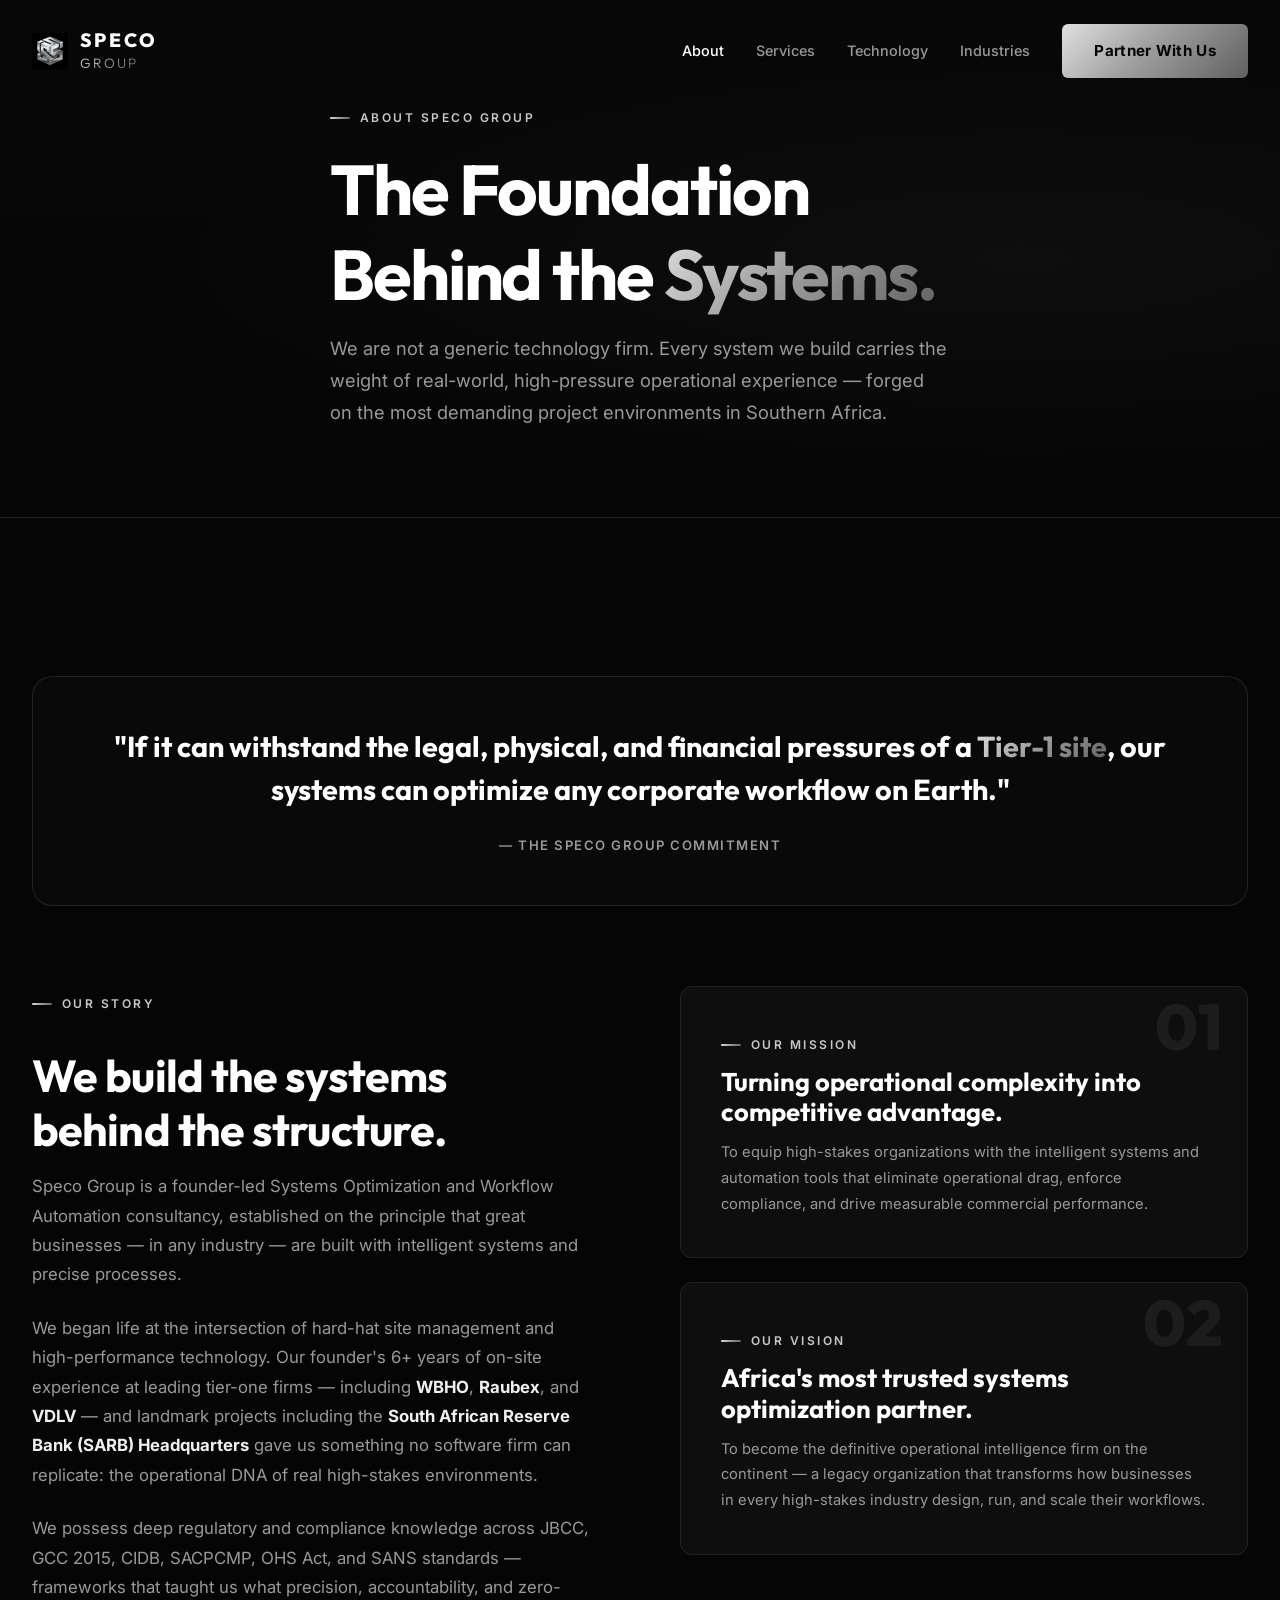
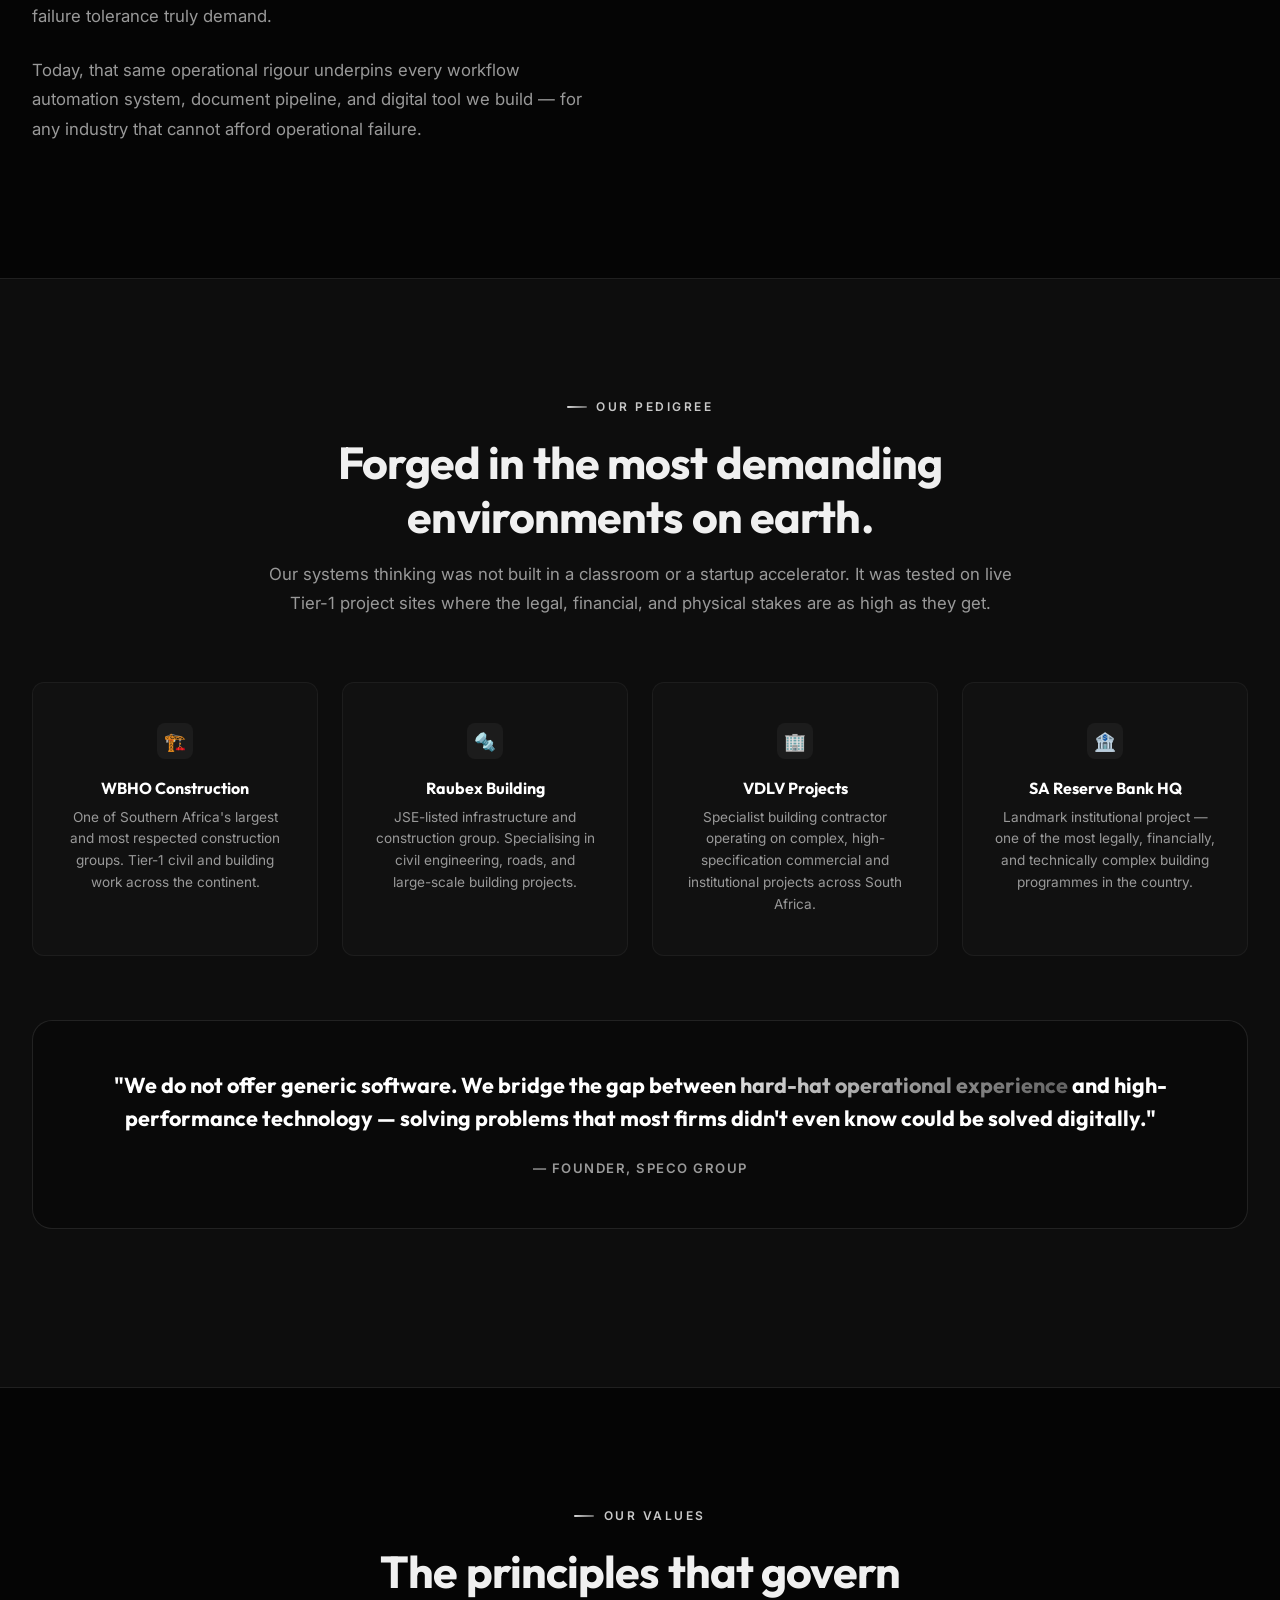
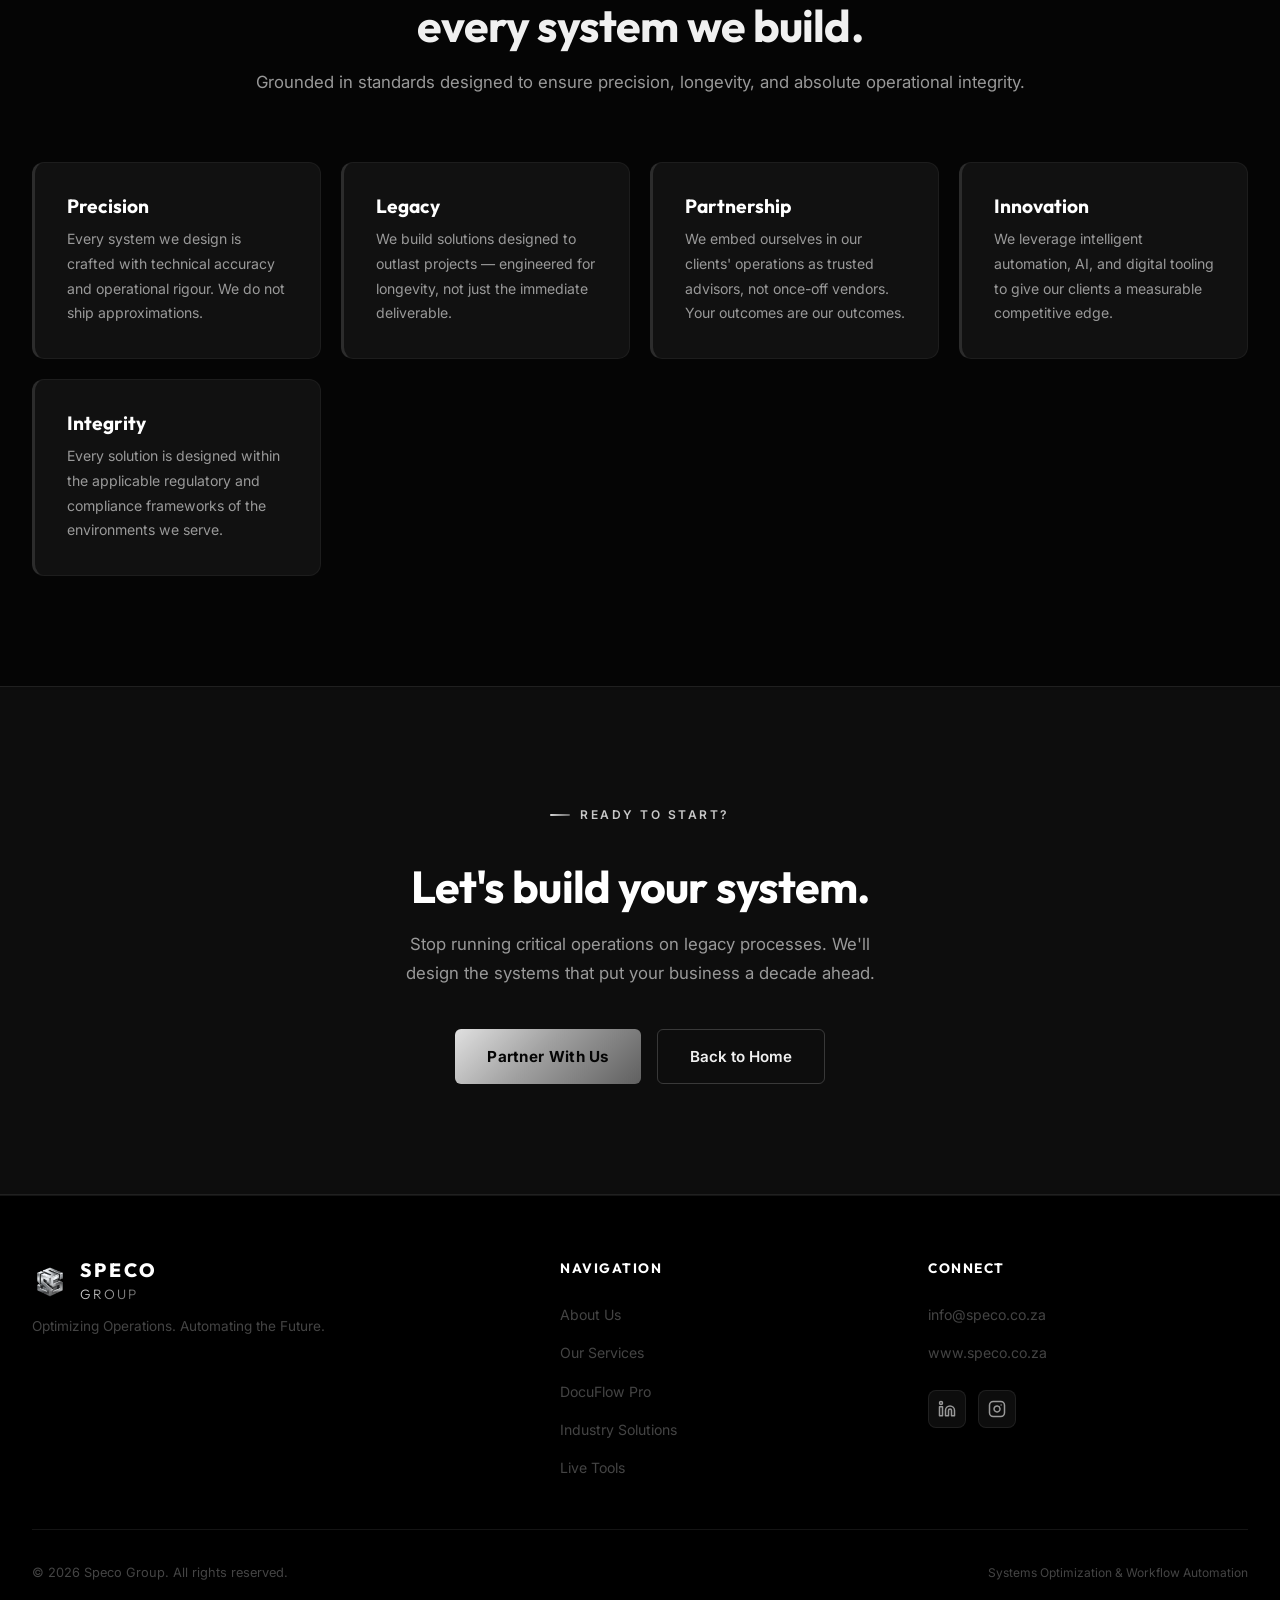
==== commit 338f6f16: "style: Revert to Black & Metallic Steel brand theme + hero logo watermark - Colour system: Full reve" ====
--- a/about.html
+++ b/about.html
@@ -10,7 +10,7 @@
   <link rel="icon" type="image/png" sizes="32x32" href="assets/favicon.png">
   <link rel="apple-touch-icon" sizes="180x180" href="assets/favicon.png">
   <link rel="shortcut icon" href="assets/favicon.png">
-  <meta name="theme-color" content="#07090F">
+  <meta name="theme-color" content="#050505">
 
   <!-- Google Fonts -->
   <link rel="preconnect" href="https://fonts.googleapis.com">
@@ -26,11 +26,12 @@
   <nav class="navbar" id="navbar">
     <div class="container nav-container">
       <a href="index.html" class="logo" aria-label="Speco Group Home">
+        <img src="assets/favicon.png" alt="Speco Group mark" class="logo-img">
         <span class="logo-text">SPECO<br><span class="logo-accent">GROUP</span></span>
       </a>
 
       <div class="nav-links" id="nav-links">
-        <a href="about.html" class="nav-link" style="color: var(--accent);">About</a>
+        <a href="about.html" class="nav-link" style="color: var(--white);">About</a>
         <a href="index.html#services" class="nav-link">Services</a>
         <a href="index.html#docuflow" class="nav-link">Technology</a>
         <a href="index.html#sectors" class="nav-link">Industries</a>
@@ -210,6 +211,7 @@
       <div class="footer-grid">
         <div class="footer-brand">
           <a href="index.html" class="logo" aria-label="Speco Group">
+            <img src="assets/favicon.png" alt="Speco Group mark" class="logo-img">
             <span class="logo-text">SPECO<br><span class="logo-accent">GROUP</span></span>
           </a>
           <p class="footer-tagline">Optimizing Operations. Automating the Future.</p>
--- a/css/styles.css
+++ b/css/styles.css
@@ -2,30 +2,30 @@
    BASE VARIABLES & RESET
 =============================================== */
 :root {
-  /* Core dark palette */
-  --bg-dark:        #07090F;
-  --bg-darker:      #04050A;
-  --bg-panel:       #0E1117;
-  --bg-panel-light: #141820;
-  --bg-card:        #111520;
+  /* Core dark palette — Speco Black & Steel */
+  --bg-dark:        #050505;
+  --bg-darker:      #000000;
+  --bg-panel:       #0d0d0d;
+  --bg-panel-light: #141414;
+  --bg-card:        #111111;
 
   /* Typography */
-  --text-main:  #EEF0F8;
-  --text-muted: #7A8299;
-  --text-dim:   #4A5168;
-  --white:      #FFFFFF;
-
-  /* Electric Teal / Cyan Accent */
-  --accent:          #00E5C3;
-  --accent-blue:     #0099FF;
-  --accent-gradient: linear-gradient(135deg, #00E5C3 0%, #0099FF 100%);
-  --accent-glow:     rgba(0, 229, 195, 0.18);
-  --accent-glow-lg:  rgba(0, 229, 195, 0.08);
+  --text-main:  #f0f0f0;
+  --text-muted: #999999;
+  --text-dim:   #444444;
+  --white:      #ffffff;
+
+  /* Metallic Silver Accent */
+  --accent:          #C8C8C8;
+  --accent-blue:     #a0a0a0;
+  --accent-gradient: linear-gradient(135deg, #e0e0e0 0%, #a0a0a0 45%, #606060 100%);
+  --accent-glow:     rgba(200, 200, 200, 0.12);
+  --accent-glow-lg:  rgba(200, 200, 200, 0.05);
 
   /* Glass & borders */
-  --glass-bg:       rgba(14, 17, 28, 0.72);
-  --glass-border:   rgba(255, 255, 255, 0.07);
-  --glass-border-h: rgba(0, 229, 195, 0.25);
+  --glass-bg:       rgba(20, 20, 20, 0.65);
+  --glass-border:   rgba(255, 255, 255, 0.08);
+  --glass-border-h: rgba(255, 255, 255, 0.18);
   --card-border:    rgba(255, 255, 255, 0.05);
 
   /* Typography */
@@ -136,13 +136,13 @@
 
 .btn-primary {
   background: var(--accent-gradient);
-  color: #050A0E;
+  color: #050505;
   font-weight: 700;
   letter-spacing: 0.02em;
 }
 .btn-primary:hover {
   transform: translateY(-2px);
-  box-shadow: 0 8px 30px rgba(0, 229, 195, 0.35);
+  box-shadow: 0 8px 30px rgba(200, 200, 200, 0.20);
   filter: brightness(1.08);
 }
 
@@ -152,9 +152,9 @@
   border: 1px solid var(--glass-border-h);
 }
 .btn-outline:hover {
-  background: rgba(0, 229, 195, 0.08);
-  border-color: var(--accent);
-  color: var(--accent);
+  background: rgba(255, 255, 255, 0.06);
+  border-color: var(--white);
+  color: var(--white);
   transform: translateY(-2px);
 }
 
@@ -334,15 +334,15 @@
   display: inline-flex;
   align-items: center;
   gap: 0.6rem;
-  background: rgba(0, 229, 195, 0.08);
-  border: 1px solid rgba(0, 229, 195, 0.2);
+  background: rgba(200, 200, 200, 0.07);
+  border: 1px solid rgba(200, 200, 200, 0.2);
   border-radius: 100px;
   padding: 0.4rem 1rem;
   font-size: 0.78rem;
   font-weight: 600;
   letter-spacing: 1.5px;
   text-transform: uppercase;
-  color: var(--accent);
+  color: var(--text-main);
   margin-bottom: 2rem;
 }
 .hero-eyebrow-dot {
@@ -351,6 +351,7 @@
   background: var(--accent);
   animation: pulse-dot 2s ease infinite;
 }
+
 @keyframes pulse-dot {
   0%, 100% { opacity: 1; transform: scale(1); }
   50% { opacity: 0.5; transform: scale(0.7); }
@@ -432,7 +433,7 @@
   transform-origin: left;
   transition: var(--transition-slow);
 }
-.service-card:hover { border-color: var(--glass-border-h); transform: translateY(-5px); box-shadow: 0 20px 50px rgba(0,0,0,0.4); }
+.service-card:hover { border-color: rgba(255,255,255,0.15); transform: translateY(-5px); box-shadow: 0 20px 50px rgba(0,0,0,0.5); }
 .service-card:hover::before { transform: scaleX(1); }
 
 .service-number {
@@ -452,8 +453,8 @@
 .service-icon {
   width: 44px; height: 44px;
   border-radius: 10px;
-  background: rgba(0, 229, 195, 0.1);
-  border: 1px solid rgba(0, 229, 195, 0.2);
+  background: rgba(200, 200, 200, 0.07);
+  border: 1px solid rgba(200, 200, 200, 0.15);
   display: flex; align-items: center; justify-content: center;
   margin-bottom: 1.5rem;
   color: var(--accent);
@@ -477,7 +478,7 @@
   top: 50%; right: 10%;
   transform: translateY(-50%);
   width: 600px; height: 600px;
-  background: radial-gradient(circle, rgba(0, 229, 195, 0.07) 0%, transparent 70%);
+  background: radial-gradient(circle, rgba(200, 200, 200, 0.04) 0%, transparent 70%);
   pointer-events: none;
   z-index: 0;
 }
@@ -495,8 +496,8 @@
   display: inline-flex;
   align-items: center;
   gap: 0.5rem;
-  background: rgba(0, 229, 195, 0.06);
-  border: 1px solid rgba(0, 229, 195, 0.2);
+  background: rgba(200, 200, 200, 0.06);
+  border: 1px solid rgba(200, 200, 200, 0.2);
   border-radius: 4px;
   padding: 0.35rem 0.9rem;
   font-size: 0.7rem;
@@ -527,8 +528,8 @@
   flex-shrink: 0;
   width: 20px; height: 20px;
   border-radius: 50%;
-  background: rgba(0, 229, 195, 0.12);
-  border: 1px solid rgba(0, 229, 195, 0.3);
+  background: rgba(200, 200, 200, 0.10);
+  border: 1px solid rgba(200, 200, 200, 0.25);
   display: flex; align-items: center; justify-content: center;
   color: var(--accent);
   font-size: 0.65rem;
@@ -692,8 +693,8 @@
 }
 .sector-tab:hover { color: var(--text-main); }
 .sector-tab.active {
-  color: var(--accent);
-  border-bottom-color: var(--accent);
+  color: var(--white);
+  border-bottom-color: var(--white);
 }
 
 .sector-content {
@@ -717,8 +718,8 @@
   border: 1px solid rgba(220, 50, 60, 0.12);
 }
 .sector-panel.solution {
-  background: rgba(0, 229, 195, 0.04);
-  border: 1px solid rgba(0, 229, 195, 0.12);
+  background: rgba(200, 200, 200, 0.03);
+  border: 1px solid rgba(200, 200, 200, 0.10);
 }
 .sector-panel-label {
   font-size: 0.72rem;
@@ -731,7 +732,7 @@
   gap: 0.5rem;
 }
 .sector-panel.pain .sector-panel-label   { color: #E05568; }
-.sector-panel.solution .sector-panel-label { color: var(--accent); }
+.sector-panel.solution .sector-panel-label { color: #d0d0d0; }
 
 .sector-panel ul {
   list-style: none;
@@ -756,7 +757,7 @@
   margin-top: 7px;
 }
 .sector-panel.pain li::before     { background: #E05568; }
-.sector-panel.solution li::before { background: var(--accent); }
+.sector-panel.solution li::before { background: #d0d0d0; }
 
 @media (max-width: 700px) {
   .sector-content.active { grid-template-columns: 1fr; }
@@ -816,7 +817,7 @@
   border: 1px solid var(--glass-border);
   transition: var(--transition-fast);
 }
-.ribbon-logo-item:hover { background: rgba(255,255,255,0.08); border-color: var(--glass-border-h); }
+.ribbon-logo-item:hover { background: rgba(255,255,255,0.08); border-color: rgba(255,255,255,0.15); }
 .ribbon-logo-img { height: 44px; width: auto; max-width: 120px; filter: grayscale(100%) brightness(0.9); opacity: 0.75; transition: var(--transition-normal); object-fit: contain; }
 .ribbon-logo-item:hover .ribbon-logo-img { filter: grayscale(60%) brightness(1.1); opacity: 1; }
 .ribbon-separator { color: var(--text-dim); font-size: 0.6rem; flex-shrink: 0; }
@@ -824,8 +825,8 @@
 .disclaimer-note {
   margin-top: 1.5rem;
   padding: 1rem 1.25rem;
-  border-left: 2px solid rgba(0, 229, 195, 0.4);
-  background: rgba(0, 229, 195, 0.03);
+  border-left: 2px solid rgba(200, 200, 200, 0.3);
+  background: rgba(255, 255, 255, 0.02);
   border-radius: 0 var(--radius-sm) var(--radius-sm) 0;
   font-style: italic;
   font-size: 0.8rem;
@@ -847,7 +848,7 @@
 }
 .testimonial-card {
   padding: 2.5rem;
-  border-top: 2px solid var(--glass-border-h);
+  border-top: 2px solid rgba(255,255,255,0.1);
   position: relative;
 }
 .testimonial-card::before {
@@ -855,8 +856,8 @@
   font-family: var(--font-display);
   font-size: 5rem;
   line-height: 0.5;
-  color: var(--accent);
-  opacity: 0.15;
+  color: var(--text-dim);
+  opacity: 0.25;
   position: absolute;
   top: 1.5rem; left: 1.5rem;
 }
@@ -890,7 +891,7 @@
   transition: var(--transition-normal);
   text-align: center;
 }
-.portfolio-card:hover { border-top-color: var(--accent); transform: translateY(-5px); box-shadow: 0 20px 50px rgba(0,0,0,0.35); }
+.portfolio-card:hover { border-top-color: var(--white); transform: translateY(-5px); box-shadow: 0 20px 50px rgba(0,0,0,0.5); }
 .portfolio-card h3 { color: var(--white); margin-bottom: 0.4rem; }
 .portfolio-card .subtitle { background: var(--accent-gradient); -webkit-background-clip: text; -webkit-text-fill-color: transparent; background-clip: text; font-weight: 600; font-size: 0.85rem; margin-bottom: 1.25rem; }
 .portfolio-card p:not(.subtitle) { margin: 0 auto 2rem; font-size: 0.9rem; max-width: 300px; }
@@ -917,7 +918,7 @@
   padding: 0.75rem 0;
   border-bottom: 1px solid var(--glass-border);
 }
-.contact-link:hover { color: var(--accent); border-bottom-color: var(--glass-border-h); }
+.contact-link:hover { color: var(--white); border-bottom-color: rgba(255,255,255,0.15); }
 .contact-link svg { color: var(--accent); flex-shrink: 0; }
 
 .contact-form-container { padding: 3rem; }
@@ -950,9 +951,9 @@
 .form-group input:focus,
 .form-group select:focus,
 .form-group textarea:focus {
-  border-color: rgba(0,229,195,0.4);
-  background: rgba(0,229,195,0.04);
-  box-shadow: 0 0 0 3px rgba(0,229,195,0.06);
+  border-color: rgba(200,200,200,0.35);
+  background: rgba(255,255,255,0.03);
+  box-shadow: 0 0 0 3px rgba(200,200,200,0.05);
 }
 .form-group select option { background: var(--bg-panel); }
 .form-group textarea { resize: vertical; min-height: 120px; }
@@ -979,13 +980,13 @@
   border-radius: var(--radius-md);
   transition: var(--transition-normal);
 }
-.audience-card:hover { border-color: var(--glass-border-h); transform: translateY(-3px); }
+.audience-card:hover { border-color: rgba(255,255,255,0.14); transform: translateY(-3px); }
 .audience-card h5 { color: var(--white); margin-bottom: 0.5rem; font-size: 1rem; }
 .audience-card p { font-size: 0.85rem; margin-bottom: 0; line-height: 1.6; }
 .audience-icon {
   width: 36px; height: 36px;
   border-radius: 8px;
-  background: rgba(0, 229, 195, 0.08);
+  background: rgba(200, 200, 200, 0.06);
   display: flex; align-items: center; justify-content: center;
   color: var(--accent);
   margin-bottom: 1rem;
@@ -1006,10 +1007,10 @@
   background: var(--bg-card);
   border: 1px solid var(--card-border);
   border-radius: var(--radius-md);
-  border-left: 3px solid var(--glass-border-h);
+  border-left: 3px solid rgba(200, 200, 200, 0.15);
   transition: var(--transition-normal);
 }
-.value-item:hover { border-left-color: var(--accent); transform: translateY(-4px); box-shadow: 0 12px 40px rgba(0,0,0,0.4); }
+.value-item:hover { border-left-color: var(--white); transform: translateY(-4px); box-shadow: 0 12px 40px rgba(0,0,0,0.5); }
 .value-item h4 { color: var(--white); margin-bottom: 0.6rem; }
 .value-item p  { font-size: 0.88rem; margin-bottom: 0; }
 
@@ -1029,8 +1030,8 @@
   position: absolute;
   inset: 0;
   background:
-    radial-gradient(ellipse at 80% 50%, rgba(0,229,195,0.05) 0%, transparent 60%),
-    linear-gradient(rgba(7,9,15,0.7), rgba(7,9,15,0.95));
+    radial-gradient(ellipse at 80% 50%, rgba(200,200,200,0.04) 0%, transparent 60%),
+    linear-gradient(rgba(5,5,5,0.7), rgba(5,5,5,0.95));
   z-index: 0;
 }
 .about-hero > .container { position: relative; z-index: 1; }
@@ -1039,8 +1040,8 @@
   position: relative;
   margin: 3rem 0;
   padding: 3rem;
-  background: rgba(0, 229, 195, 0.04);
-  border: 1px solid rgba(0, 229, 195, 0.18);
+  background: rgba(255, 255, 255, 0.02);
+  border: 1px solid rgba(255, 255, 255, 0.10);
   border-radius: var(--radius-lg);
   text-align: center;
 }
@@ -1053,7 +1054,7 @@
   margin: 0;
 }
 .legacy-quote blockquote em { font-style: normal; background: var(--accent-gradient); -webkit-background-clip: text; -webkit-text-fill-color: transparent; background-clip: text; }
-.legacy-quote cite { display: block; margin-top: 1.5rem; font-size: 0.82rem; color: var(--accent); letter-spacing: 1.5px; text-transform: uppercase; font-style: normal; font-weight: 600; }
+.legacy-quote cite { display: block; margin-top: 1.5rem; font-size: 0.82rem; color: var(--text-muted); letter-spacing: 1.5px; text-transform: uppercase; font-style: normal; font-weight: 600; }
 
 .about-story-grid {
   display: grid;
@@ -1103,7 +1104,7 @@
 .footer-social h4 { color: var(--white); font-size: 0.85rem; letter-spacing: 1.5px; text-transform: uppercase; margin-bottom: 1.5rem; }
 .footer-links ul  { list-style: none; padding: 0; display: flex; flex-direction: column; gap: 0.75rem; }
 .footer-links a   { color: var(--text-dim); text-decoration: none; font-size: 0.88rem; transition: var(--transition-fast); }
-.footer-links a:hover { color: var(--accent); }
+.footer-links a:hover { color: var(--white); }
 .footer-bottom { padding-top: 2rem; display: flex; justify-content: space-between; align-items: center; flex-wrap: wrap; gap: 1rem; }
 .footer-bottom p { color: var(--text-dim); font-size: 0.8rem; margin-bottom: 0; }
 .social-buttons { display: flex; gap: 0.75rem; }
@@ -1117,7 +1118,7 @@
   text-decoration: none;
   transition: var(--transition-fast);
 }
-.social-btn:hover { color: var(--accent); border-color: var(--glass-border-h); background: var(--accent-glow); }
+.social-btn:hover { color: var(--white); border-color: rgba(255,255,255,0.15); background: rgba(255,255,255,0.06); }
 
 @media (max-width: 700px) {
   .footer-grid { grid-template-columns: 1fr; gap: 2.5rem; }
@@ -1135,7 +1136,7 @@
 ::-webkit-scrollbar { width: 6px; }
 ::-webkit-scrollbar-track { background: var(--bg-darker); }
 ::-webkit-scrollbar-thumb { background: var(--text-dim); border-radius: 3px; }
-::-webkit-scrollbar-thumb:hover { background: var(--accent); }
+::-webkit-scrollbar-thumb:hover { background: var(--accent-blue); }
 
 /* ===============================================
    ABOUT PAGE — SECTION ALTERNATION
@@ -1308,3 +1309,44 @@
   .footer { padding-bottom: calc(2rem + env(safe-area-inset-bottom)); }
   .navbar { padding-top: max(1.5rem, env(safe-area-inset-top)); }
 }
+
+/* ===============================================
+   HERO WATERMARK & LOGO MARK
+=============================================== */
+.hero-watermark {
+  position: absolute;
+  top: 50%;
+  right: -4%;
+  transform: translateY(-50%);
+  z-index: 0;
+  pointer-events: none;
+  mix-blend-mode: luminosity;
+}
+.hero-watermark img {
+  width: clamp(400px, 55vw, 800px);
+  height: auto;
+  opacity: 0.055;
+  filter: grayscale(100%) contrast(130%) brightness(1.3);
+  animation: wmFloat 10s ease-in-out infinite;
+}
+@keyframes wmFloat {
+  0%   { transform: scale(1)    rotate(0deg)   translateY(0); }
+  25%  { transform: scale(1.02) rotate(0.6deg) translateY(-12px); }
+  50%  { transform: scale(1.03) rotate(0deg)   translateY(-6px); }
+  75%  { transform: scale(1.01) rotate(-0.4deg) translateY(-14px); }
+  100% { transform: scale(1)    rotate(0deg)   translateY(0); }
+}
+
+/* Logo image inside navbar */
+.logo-img {
+  width: 36px;
+  height: 36px;
+  object-fit: contain;
+  filter: grayscale(10%) brightness(1.05);
+  flex-shrink: 0;
+}
+
+@media (max-width: 768px) {
+  .hero-watermark img { width: clamp(260px, 80vw, 400px); opacity: 0.04; }
+  .logo-img { width: 30px; height: 30px; }
+}
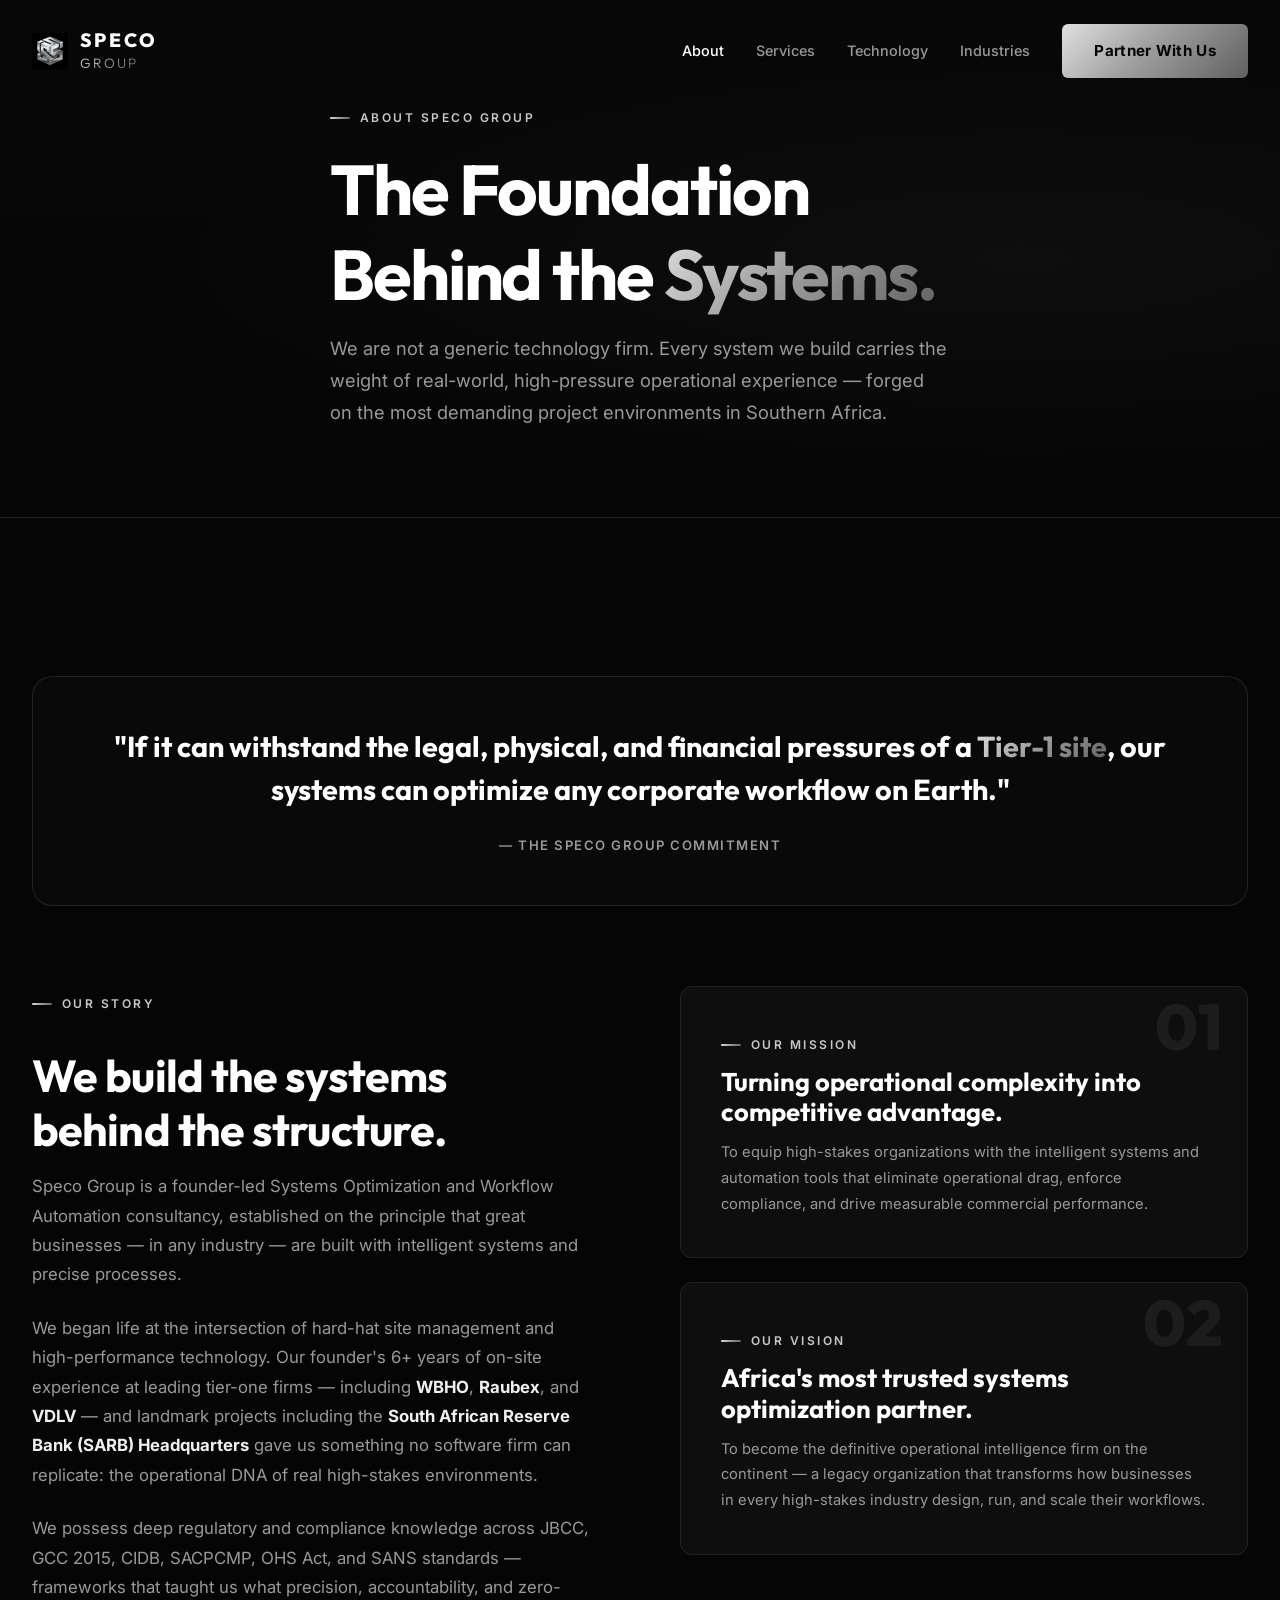
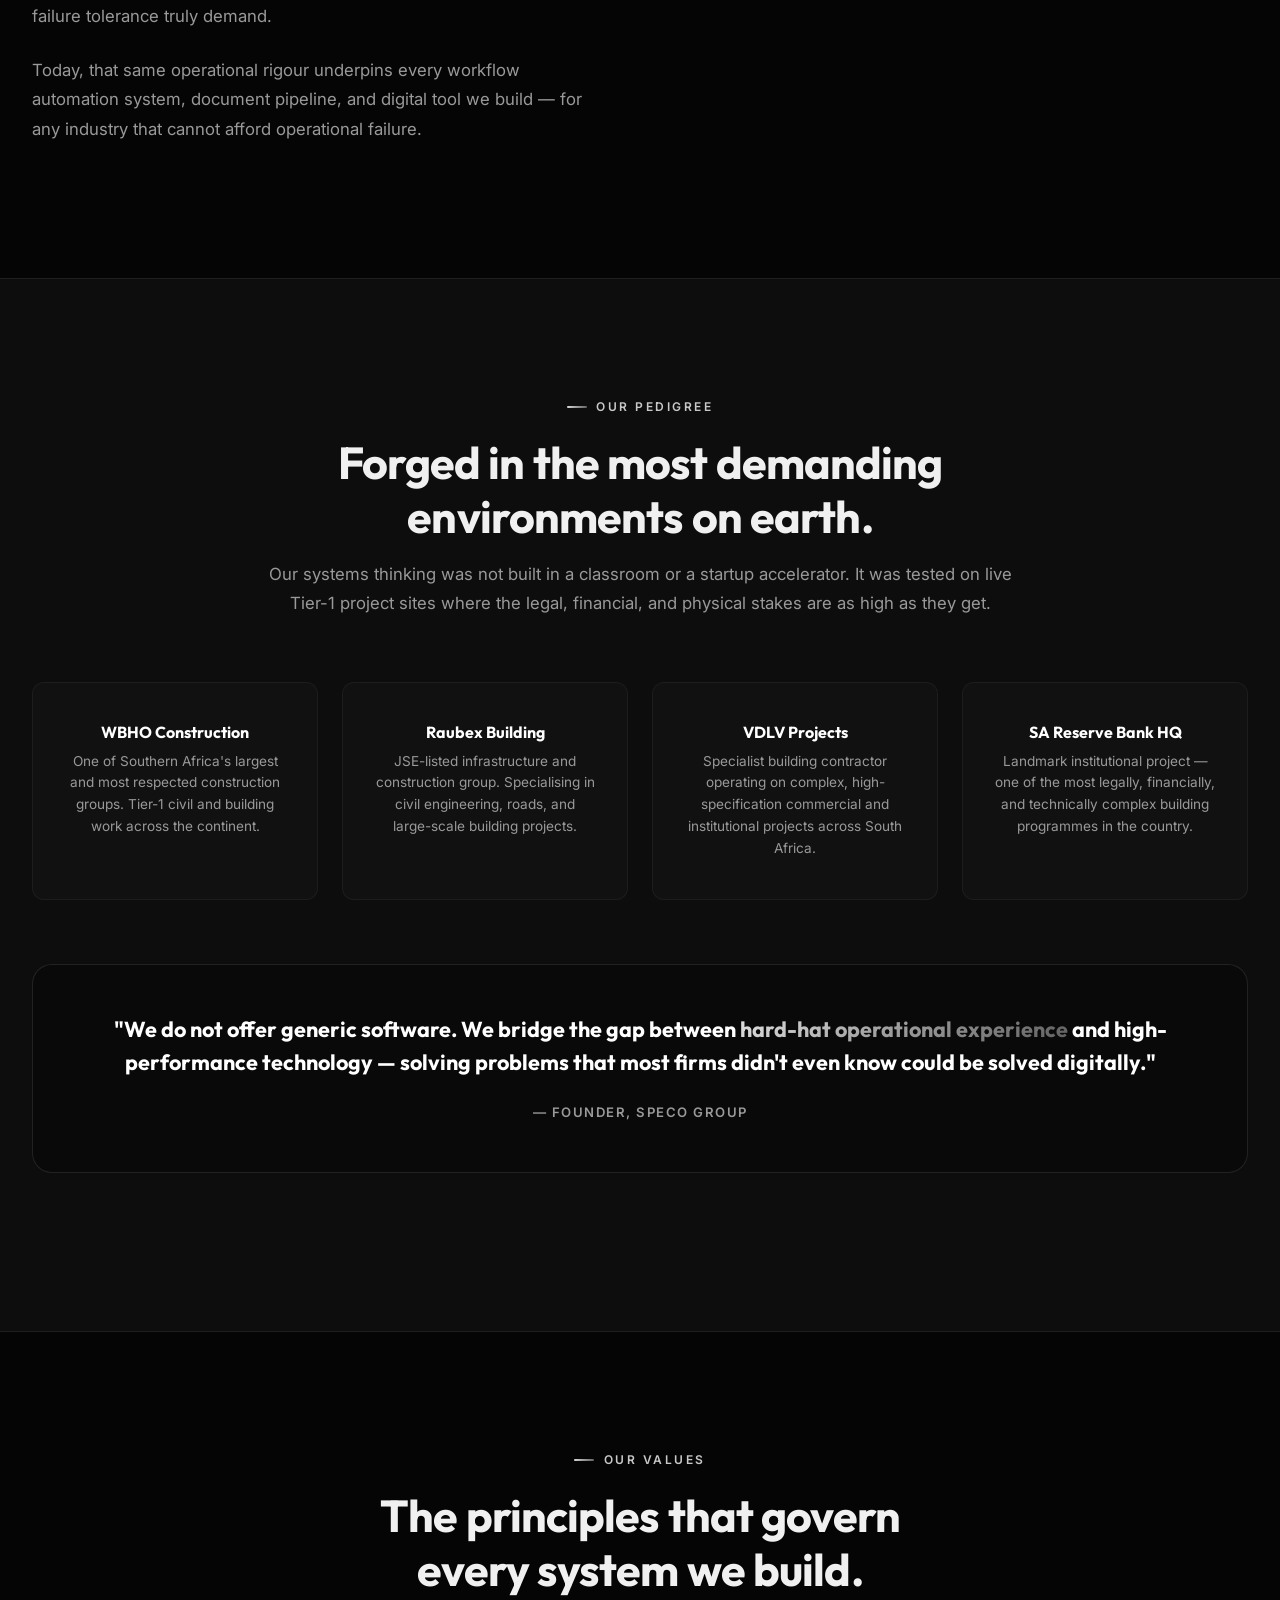
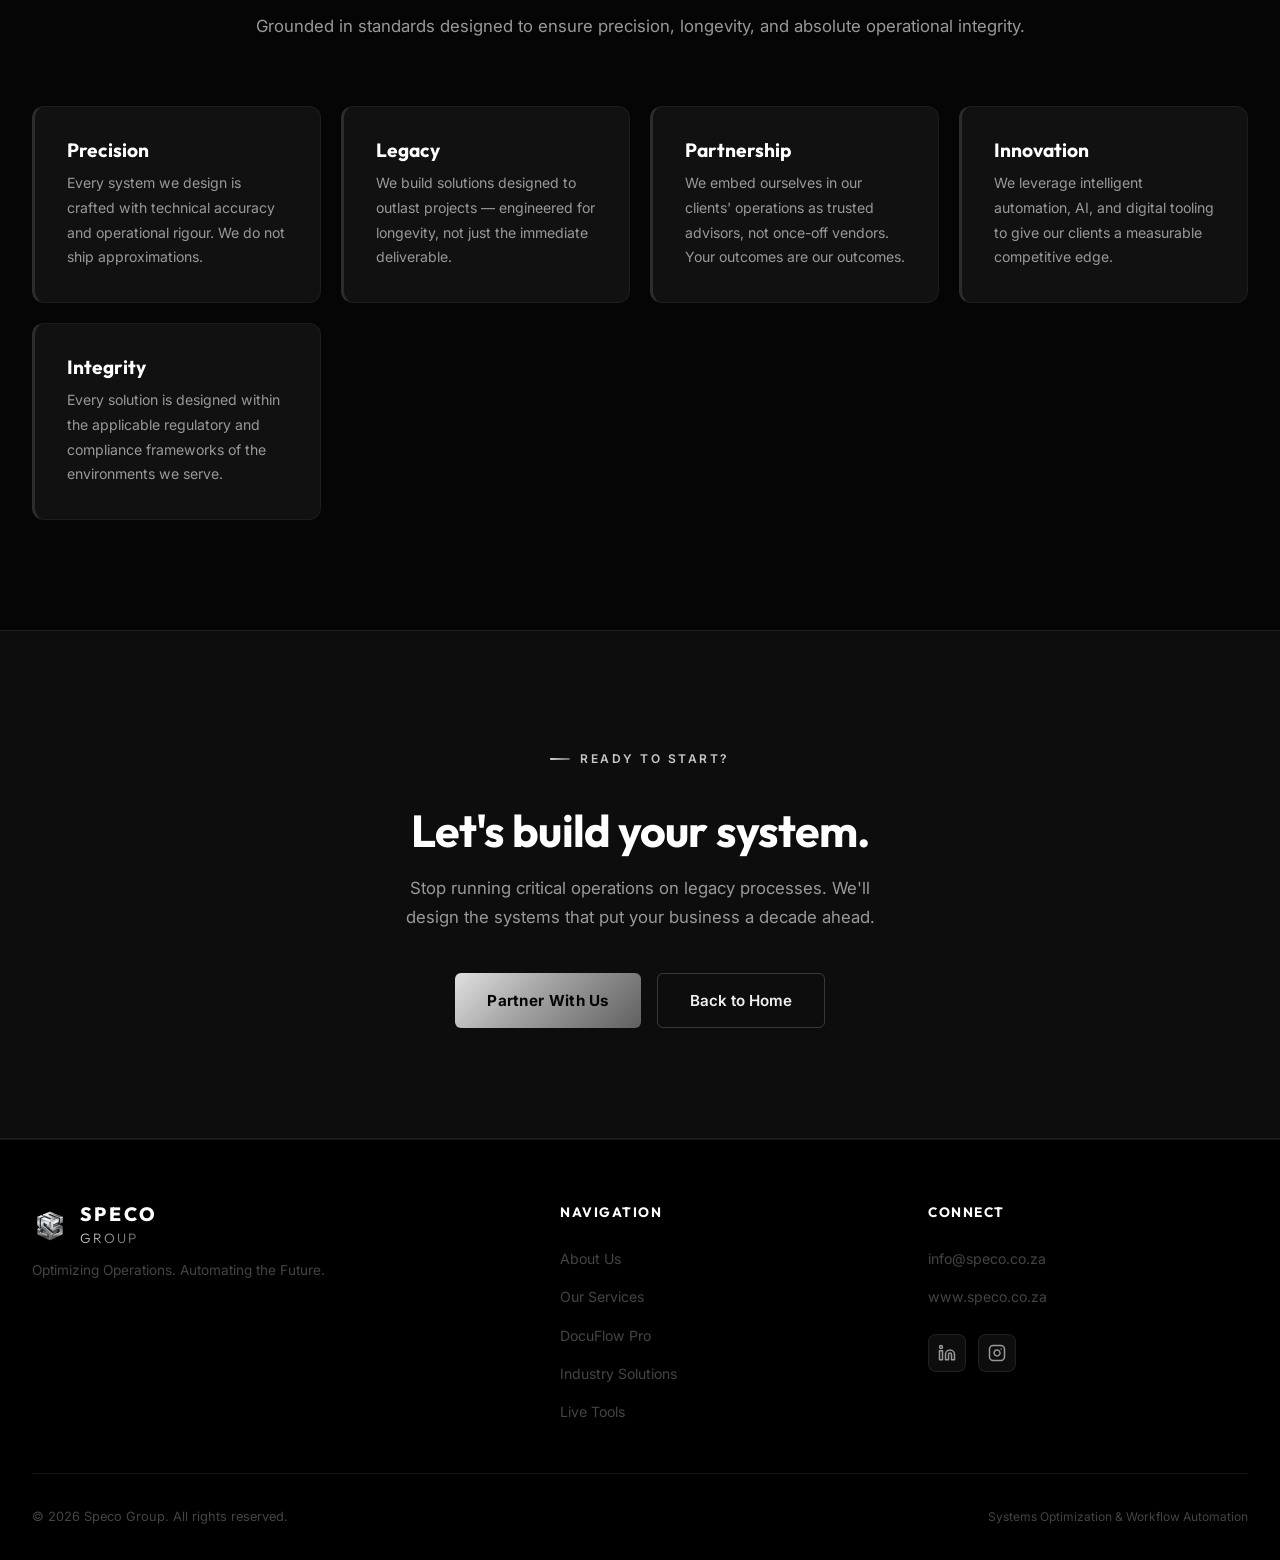
==== commit af42dcb3: "style: Remove AI emojis + restore vibrant partner logo colours - Removed all emoji icons from 6 audi" ====
--- a/about.html
+++ b/about.html
@@ -123,25 +123,21 @@
       <div style="display: grid; grid-template-columns: repeat(auto-fit, minmax(min(280px, 100%), 1fr)); gap: 1.5rem; margin-top: 3rem;">
 
         <div class="audience-card reveal" style="text-align: center; padding: 2.5rem 2rem;">
-          <div class="audience-icon" style="margin: 0 auto 1.25rem;">🏗️</div>
           <h5>WBHO Construction</h5>
           <p>One of Southern Africa's largest and most respected construction groups. Tier-1 civil and building work across the continent.</p>
         </div>
 
         <div class="audience-card reveal delay-1" style="text-align: center; padding: 2.5rem 2rem;">
-          <div class="audience-icon" style="margin: 0 auto 1.25rem;">🔩</div>
           <h5>Raubex Building</h5>
           <p>JSE-listed infrastructure and construction group. Specialising in civil engineering, roads, and large-scale building projects.</p>
         </div>
 
         <div class="audience-card reveal delay-2" style="text-align: center; padding: 2.5rem 2rem;">
-          <div class="audience-icon" style="margin: 0 auto 1.25rem;">🏢</div>
           <h5>VDLV Projects</h5>
           <p>Specialist building contractor operating on complex, high-specification commercial and institutional projects across South Africa.</p>
         </div>
 
         <div class="audience-card reveal delay-3" style="text-align: center; padding: 2.5rem 2rem;">
-          <div class="audience-icon" style="margin: 0 auto 1.25rem;">🏦</div>
           <h5>SA Reserve Bank HQ</h5>
           <p>Landmark institutional project — one of the most legally, financially, and technically complex building programmes in the country.</p>
         </div>
--- a/css/styles.css
+++ b/css/styles.css
@@ -556,7 +556,7 @@
   position: relative;
   transform: rotateY(-8deg) rotateX(4deg);
   transform-style: preserve-3d;
-  filter: drop-shadow(0 40px 80px rgba(0,0,0,0.8)) drop-shadow(0 0 60px rgba(0,229,195,0.15));
+  filter: drop-shadow(0 40px 80px rgba(0,0,0,0.8));
   z-index: 2;
 }
 .laptop-body {
@@ -616,7 +616,7 @@
   bottom: 0px;
   transform: rotateY(8deg) rotateX(4deg) rotate(-3deg);
   transform-style: preserve-3d;
-  filter: drop-shadow(0 20px 40px rgba(0,0,0,0.7)) drop-shadow(0 0 30px rgba(0,229,195,0.1));
+  filter: drop-shadow(0 20px 40px rgba(0,0,0,0.7));
   z-index: 3;
 }
 .phone-body {
@@ -818,8 +818,8 @@
   transition: var(--transition-fast);
 }
 .ribbon-logo-item:hover { background: rgba(255,255,255,0.08); border-color: rgba(255,255,255,0.15); }
-.ribbon-logo-img { height: 44px; width: auto; max-width: 120px; filter: grayscale(100%) brightness(0.9); opacity: 0.75; transition: var(--transition-normal); object-fit: contain; }
-.ribbon-logo-item:hover .ribbon-logo-img { filter: grayscale(60%) brightness(1.1); opacity: 1; }
+.ribbon-logo-img { height: 44px; width: auto; max-width: 120px; filter: none; opacity: 0.9; transition: var(--transition-normal); object-fit: contain; }
+.ribbon-logo-item:hover .ribbon-logo-img { filter: brightness(1.12); opacity: 1; }
 .ribbon-separator { color: var(--text-dim); font-size: 0.6rem; flex-shrink: 0; }
 
 .disclaimer-note {
